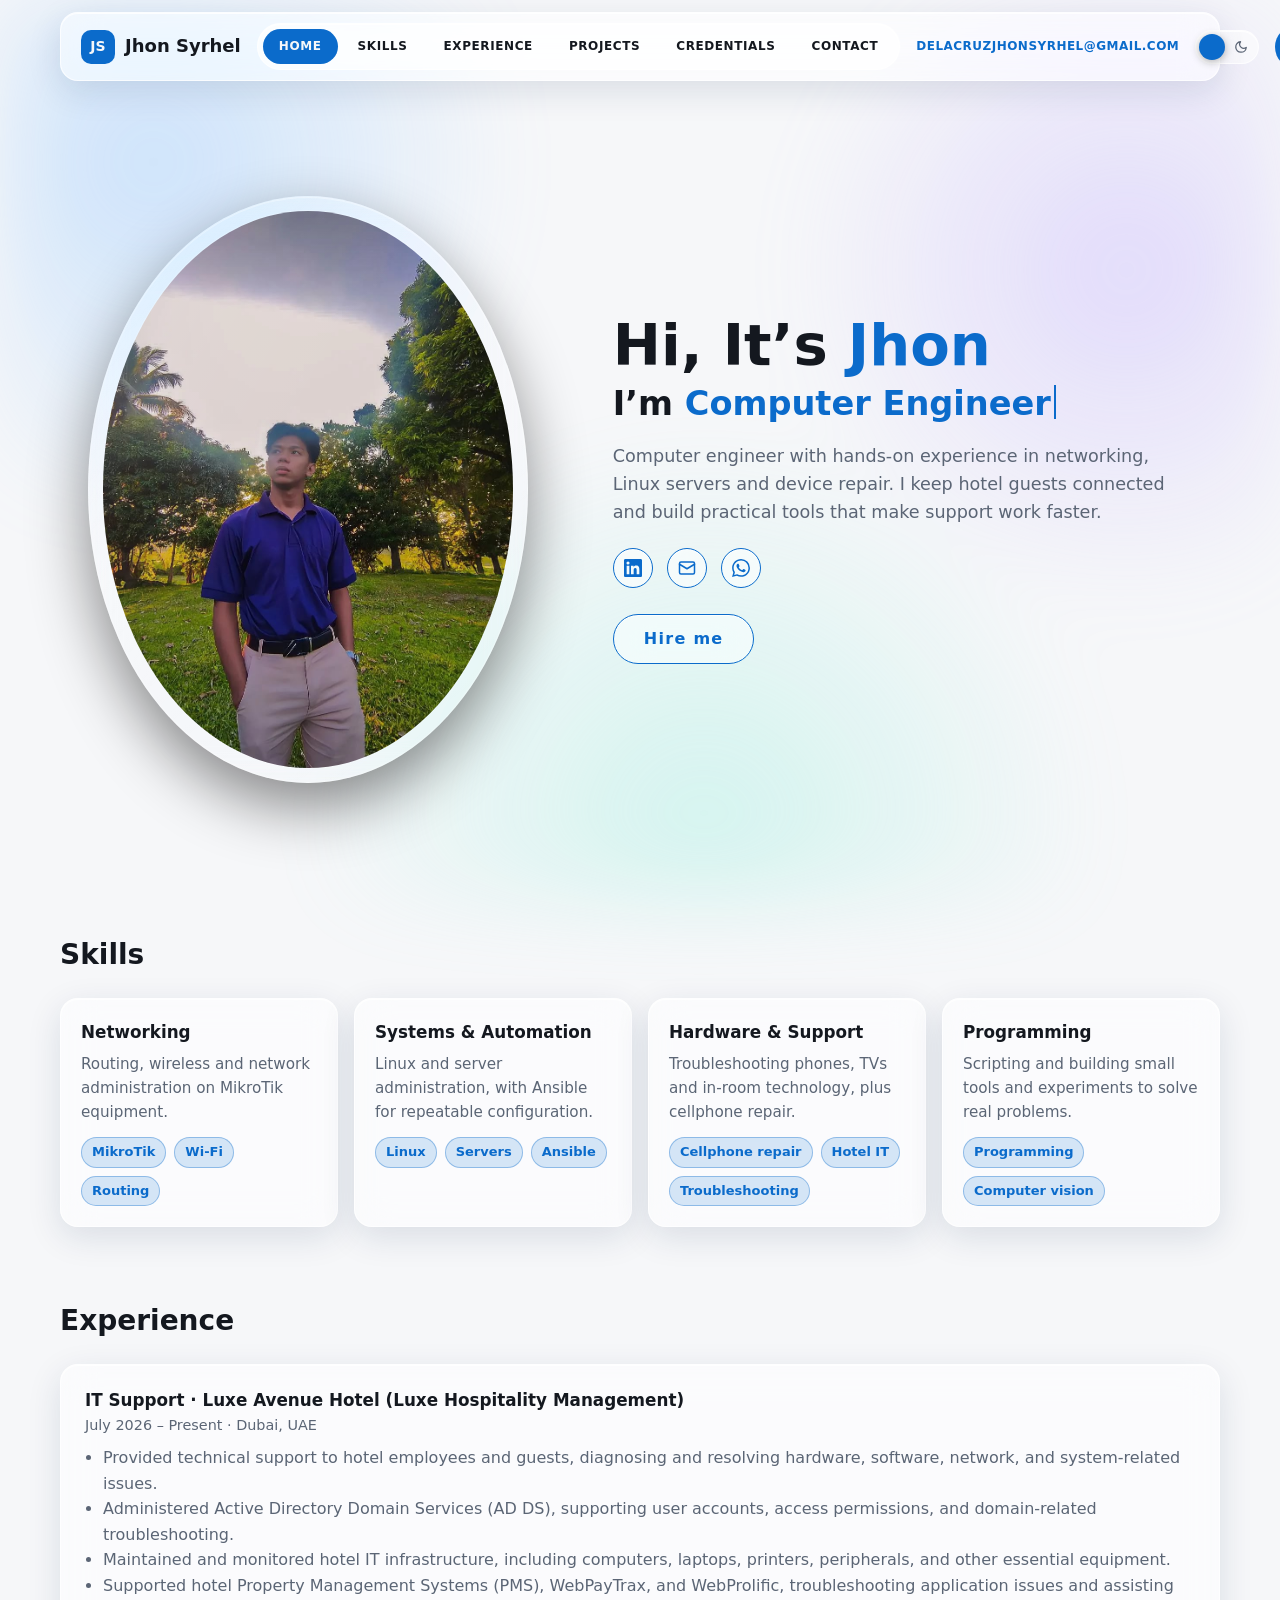
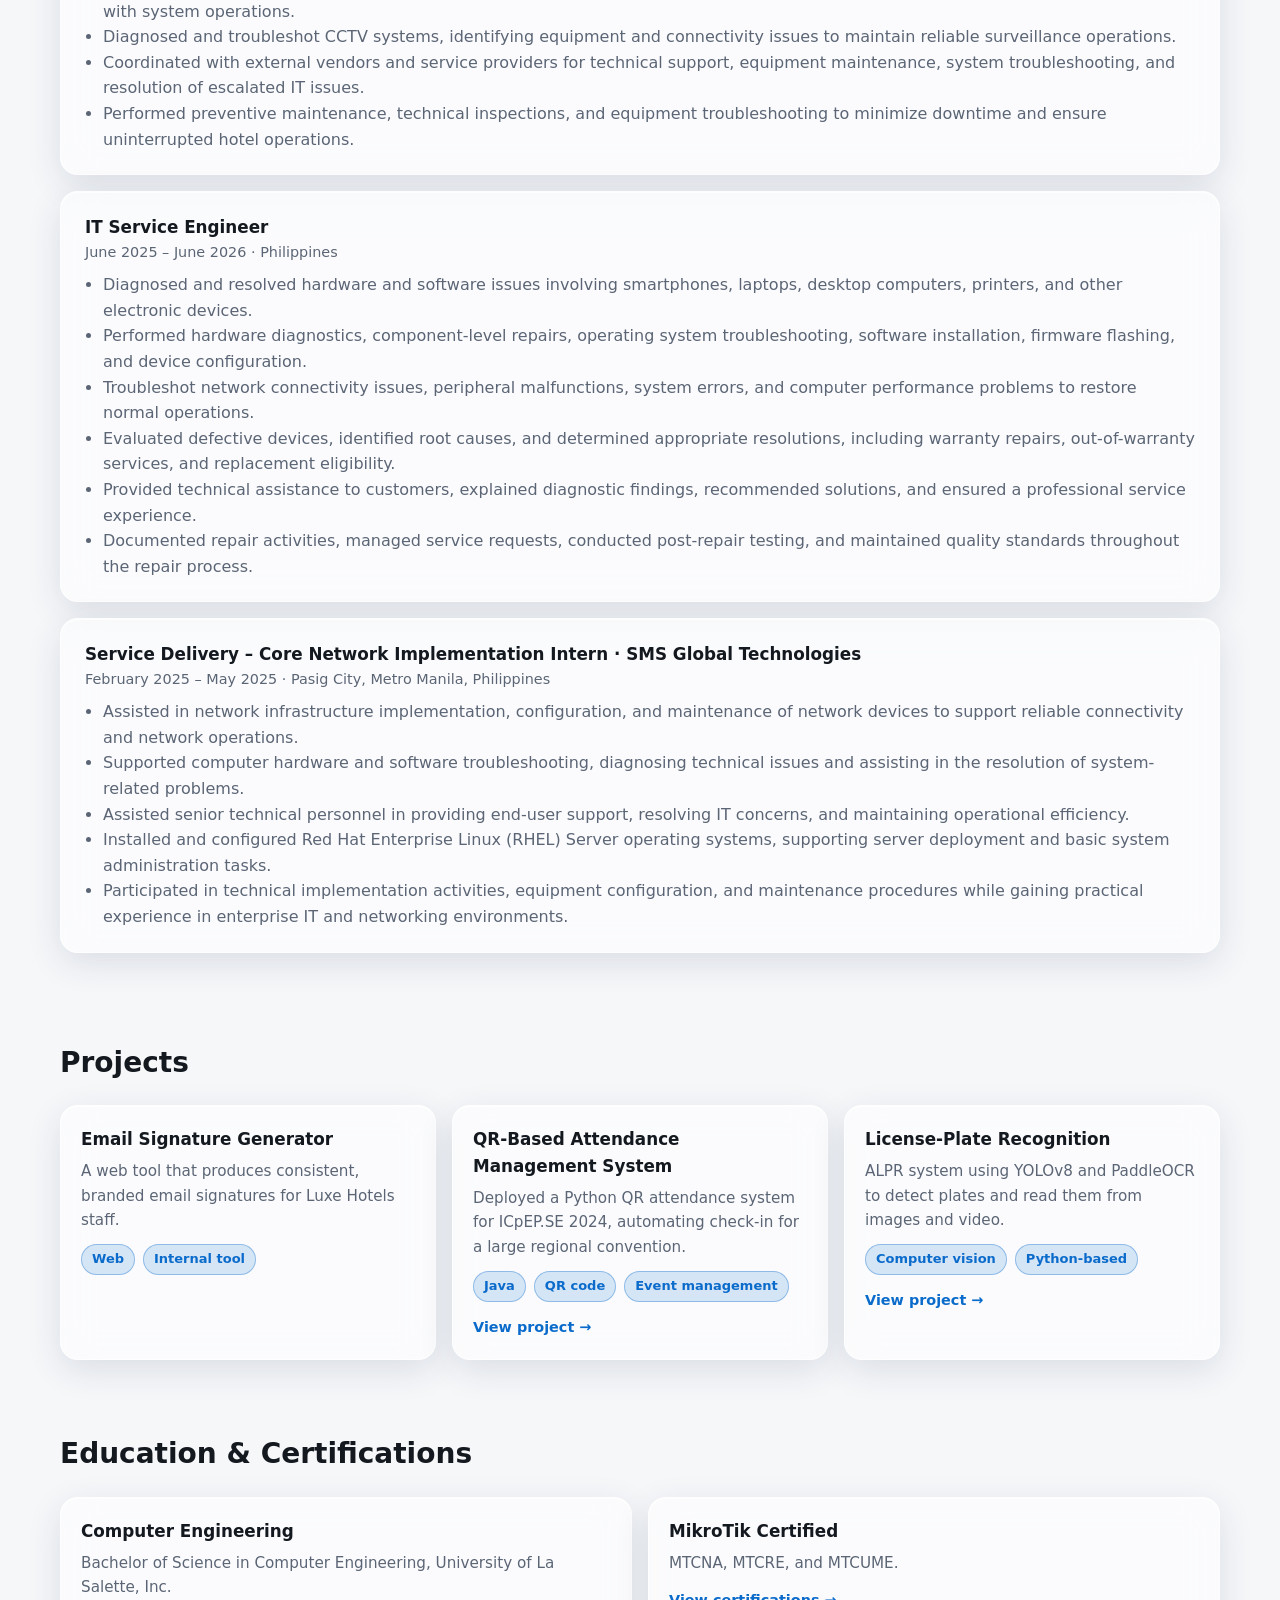
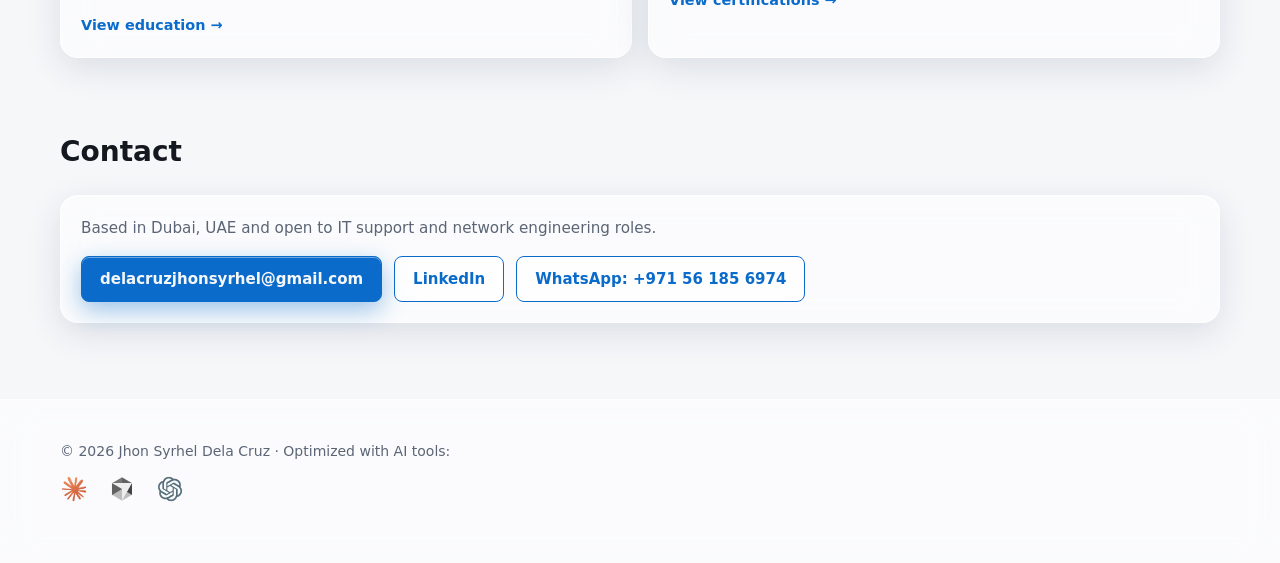
==== index.html @ 32395c74 "Update Portfolio" ====
<!DOCTYPE html>
<html lang="en">
<head>
<meta charset="utf-8">
<meta name="viewport" content="width=device-width, initial-scale=1, viewport-fit=cover">
<link type="image/png" sizes="16x16" rel="icon" href="aimage/icons8-portfolio-16.png">
<title>Jhon Syrhel Dela Cruz – IT &amp; Network Engineer</title>
<script src="theme.js"></script>
<link rel="stylesheet" href="styles.css">
</head>
<body>
  <nav class="topnav">
    <div class="topnav-bar">
      <a class="logo" href="#about">
        <span class="logo-mark">JS</span>
        <span class="logo-text">Jhon Syrhel</span>
      </a>
  
      <div class="nav-pill" id="navPill">
        <a href="#about" class="active">Home</a>
        <a href="#skills">Skills</a>
        <a href="#experience">Experience</a>
        <a href="#projects">Projects</a>
        <a href="#credentials">Credentials</a>
        <a href="#contact">Contact</a>
      </div>
  
      <div class="nav-right">
        <a class="nav-mail" href="mailto:delacruzjhonsyrhel@gmail.com">delacruzjhonsyrhel@gmail.com</a>
      
        <button class="theme-toggle" type="button" role="switch" aria-label="Toggle light or dark mode">
          <svg class="ico ico-sun" width="14" height="14" viewBox="0 0 24 24" fill="none" stroke="currentColor" stroke-width="2.2" stroke-linecap="round" stroke-linejoin="round" aria-hidden="true"><circle cx="12" cy="12" r="4"/><path d="M12 2v2M12 20v2M4.9 4.9l1.4 1.4M17.7 17.7l1.4 1.4M2 12h2M20 12h2M4.9 19.1l1.4-1.4M17.7 6.3l1.4-1.4"/></svg>
          <svg class="ico ico-moon" width="14" height="14" viewBox="0 0 24 24" fill="none" stroke="currentColor" stroke-width="2.2" stroke-linecap="round" stroke-linejoin="round" aria-hidden="true"><path d="M21 12.8A9 9 0 1 1 11.2 3a7 7 0 0 0 9.8 9.8z"/></svg>
          <span class="knob"></span>
        </button>
      
        <button class="nav-btn" id="navBtn" type="button" aria-label="Menu" aria-controls="navPill">
          <svg width="18" height="18" viewBox="0 0 18 18" fill="currentColor" aria-hidden="true">
            <circle cx="3" cy="3" r="1.8"/><circle cx="9" cy="3" r="1.8"/><circle cx="15" cy="3" r="1.8"/>
            <circle cx="3" cy="9" r="1.8"/><circle cx="9" cy="9" r="1.8"/><circle cx="15" cy="9" r="1.8"/>
            <circle cx="3" cy="15" r="1.8"/><circle cx="9" cy="15" r="1.8"/><circle cx="15" cy="15" r="1.8"/>
          </svg>
        </button>
      </div>
    </div>
  </nav>

<div class="wrap">
  <header id="about" class="hero">
    <div class="hero-img">
      <img src="pictures/me.png" alt="Jhon Syrhel Dela Cruz">
    </div>
  
    <div class="hero-text">
      <h1>Hi, It’s <span class="accent">Jhon</span></h1>
      <h2 class="role">I’m <span class="accent" id="typed"></span><span class="cursor" aria-hidden="true"></span></h2>
      <p class="lead">Computer engineer with hands-on experience in networking, Linux servers and device repair. I keep hotel guests connected and build practical tools that make support work faster.</p>
  
      <div class="socials">
        <a href="https://www.linkedin.com/in/jhon-syrhel" target="_blank" rel="noopener noreferrer" aria-label="LinkedIn">
          <svg width="18" height="18" viewBox="0 0 24 24" fill="currentColor" aria-hidden="true"><path d="M20.45 20.45h-3.56v-5.57c0-1.33-.03-3.04-1.85-3.04-1.86 0-2.14 1.45-2.14 2.94v5.67H9.34V9h3.42v1.56h.05c.48-.9 1.64-1.85 3.37-1.85 3.6 0 4.27 2.37 4.27 5.46v6.28zM5.34 7.43a2.07 2.07 0 1 1 0-4.14 2.07 2.07 0 0 1 0 4.14zM7.12 20.45H3.56V9h3.56v11.45zM22.22 0H1.77C.79 0 0 .77 0 1.73v20.54C0 23.23.79 24 1.77 24h20.45c.98 0 1.78-.77 1.78-1.73V1.73C24 .77 23.2 0 22.22 0z"/></svg>
        </a>
        <a href="mailto:delacruzjhonsyrhel@gmail.com" aria-label="Email">
          <svg width="18" height="18" viewBox="0 0 24 24" fill="none" stroke="currentColor" stroke-width="2" stroke-linecap="round" stroke-linejoin="round" aria-hidden="true"><rect x="2" y="4" width="20" height="16" rx="2"/><path d="m22 7-10 6L2 7"/></svg>
        </a>
        <a href="https://wa.me/971561856974" target="_blank" rel="noopener noreferrer" aria-label="WhatsApp">
          <svg width="18" height="18" viewBox="0 0 24 24" fill="currentColor" aria-hidden="true"><path d="M17.472 14.382c-.297-.149-1.758-.867-2.03-.967-.273-.099-.471-.148-.67.15-.197.297-.767.966-.94 1.164-.173.199-.347.223-.644.075-.297-.15-1.255-.463-2.39-1.475-.883-.788-1.48-1.761-1.653-2.059-.173-.297-.018-.458.13-.606.134-.133.298-.347.446-.52.149-.174.198-.298.298-.497.099-.198.05-.371-.025-.52-.075-.149-.669-1.612-.916-2.207-.242-.579-.487-.5-.669-.51-.173-.008-.371-.01-.57-.01-.198 0-.52.074-.792.372-.272.297-1.04 1.016-1.04 2.479 0 1.462 1.065 2.875 1.213 3.074.149.198 2.096 3.2 5.077 4.487.709.306 1.262.489 1.694.625.712.227 1.36.195 1.871.118.571-.085 1.758-.719 2.006-1.413.248-.694.248-1.289.173-1.413-.074-.124-.272-.198-.57-.347m-5.421 7.403h-.004a9.87 9.87 0 01-5.031-1.378l-.361-.214-3.741.982.998-3.648-.235-.374a9.86 9.86 0 01-1.51-5.26c.001-5.45 4.436-9.884 9.888-9.884 2.64 0 5.122 1.03 6.988 2.898a9.825 9.825 0 012.893 6.994c-.003 5.45-4.437 9.884-9.885 9.884m8.413-18.297A11.815 11.815 0 0012.05 0C5.495 0 .16 5.335.157 11.892c0 2.096.547 4.142 1.588 5.945L.057 24l6.305-1.654a11.882 11.882 0 005.683 1.448h.005c6.554 0 11.89-5.335 11.893-11.893a11.821 11.821 0 00-3.48-8.413z"/></svg>
        </a>
      </div>
  
      <a class="hire" href="#contact">Hire me</a>
    </div>
  </header>

<section id="skills">
  <h2>Skills</h2>
  <div class="grid">
    <div class="card"><h3>Networking</h3><p>Routing, wireless and network administration on MikroTik equipment.</p><div class="chips"><span class="chip">MikroTik</span><span class="chip">Wi-Fi</span><span class="chip">Routing</span></div></div>
    <div class="card"><h3>Systems &amp; Automation</h3><p>Linux and server administration, with Ansible for repeatable configuration.</p><div class="chips"><span class="chip">Linux</span><span class="chip">Servers</span><span class="chip">Ansible</span></div></div>
    <div class="card"><h3>Hardware &amp; Support</h3><p>Troubleshooting phones, TVs and in-room technology, plus cellphone repair.</p><div class="chips"><span class="chip">Cellphone repair</span><span class="chip">Hotel IT</span><span class="chip">Troubleshooting</span></div></div>
    <div class="card"><h3>Programming</h3><p>Scripting and building small tools and experiments to solve real problems.</p><div class="chips"><span class="chip">Programming</span><span class="chip">Computer vision</span></div></div>
  </div>
</section>

<section id="experience">
  <h2>Experience</h2>
  <div class="job">
    <h3>IT Support · Luxe Avenue Hotel (Luxe Hospitality Management)</h3>
    <div class="when">July 2026 – Present · Dubai, UAE</div>
    <ul>
      <li>Provided technical support to hotel employees and guests, diagnosing and resolving hardware, software, network, and system-related issues.</li>
      <li>Administered Active Directory Domain Services (AD DS), supporting user accounts, access permissions, and domain-related troubleshooting.</li>
      <li>Maintained and monitored hotel IT infrastructure, including computers, laptops, printers, peripherals, and other essential equipment.</li>
      <li>Supported hotel Property Management Systems (PMS), WebPayTrax, and WebProlific, troubleshooting application issues and assisting with system operations.</li>
      <li>Diagnosed and troubleshot CCTV systems, identifying equipment and connectivity issues to maintain reliable surveillance operations.</li>
      <li>Coordinated with external vendors and service providers for technical support, equipment maintenance, system troubleshooting, and resolution of escalated IT issues.</li>
      <li>Performed preventive maintenance, technical inspections, and equipment troubleshooting to minimize downtime and ensure uninterrupted hotel operations.</li>
    </ul>
  </div>
  <div class="job">
    <h3>IT Service Engineer</h3>
    <div class="when">June 2025 – June 2026 · Philippines</div>
    <ul>
      <li>Diagnosed and resolved hardware and software issues involving smartphones, laptops, desktop computers, printers, and other electronic devices.</li>
      <li>Performed hardware diagnostics, component-level repairs, operating system troubleshooting, software installation, firmware flashing, and device configuration.</li>
      <li>Troubleshot network connectivity issues, peripheral malfunctions, system errors, and computer performance problems to restore normal operations.</li>
      <li>Evaluated defective devices, identified root causes, and determined appropriate resolutions, including warranty repairs, out-of-warranty services, and replacement eligibility.</li>
      <li>Provided technical assistance to customers, explained diagnostic findings, recommended solutions, and ensured a professional service experience.</li>
      <li>Documented repair activities, managed service requests, conducted post-repair testing, and maintained quality standards throughout the repair process.</li>
    </ul>
  </div>
  <div class="job">
    <h3>Service Delivery – Core Network Implementation Intern · SMS Global Technologies</h3>
    <div class="when">February 2025 – May 2025 · Pasig City, Metro Manila, Philippines</div>
    <ul>
      <li>Assisted in network infrastructure implementation, configuration, and maintenance of network devices to support reliable connectivity and network operations.</li>
      <li>Supported computer hardware and software troubleshooting, diagnosing technical issues and assisting in the resolution of system-related problems.</li>
      <li>Assisted senior technical personnel in providing end-user support, resolving IT concerns, and maintaining operational efficiency.</li>
      <li>Installed and configured Red Hat Enterprise Linux (RHEL) Server operating systems, supporting server deployment and basic system administration tasks.</li>
      <li>Participated in technical implementation activities, equipment configuration, and maintenance procedures while gaining practical experience in enterprise IT and networking environments.</li>
    </ul>
  </div>
</section>

<section id="projects">
  <h2>Projects</h2>
  <div class="grid">
    <div class="card"><h3>Email Signature Generator</h3><p>A web tool that produces consistent, branded email signatures for Luxe Hotels staff.</p><div class="chips"><span class="chip">Web</span><span class="chip">Internal tool</span></div></div>
    <a class="card card-link" href="qr-attendance.html">
      <h3>QR-Based Attendance Management System</h3>
      <p>Deployed a Python QR attendance system for ICpEP.SE 2024, automating check-in for a large regional convention.</p>
      <div class="chips"><span class="chip">Java</span><span class="chip">QR code</span><span class="chip">Event management</span></div>
      <span class="card-cta">View project →</span>
    </a>
    <a class="card card-link" href="license-plate-recognition.html">
      <h3>License-Plate Recognition</h3>
      <p>ALPR system using YOLOv8 and PaddleOCR to detect plates and read them from images and video.</p>
      <div class="chips"><span class="chip">Computer vision</span><span class="chip">Python-based</span></div>
      <span class="card-cta">View project →</span>
    </a>
  </div>
</section>

<section id="credentials">
  <h2>Education &amp; Certifications</h2>
  <div class="grid">
    <a class="card card-link" href="Education.html">
      <h3>Computer Engineering</h3>
      <p>Bachelor of Science in Computer Engineering, University of La Salette, Inc.</p>
      <span class="card-cta">View education →</span>
    </a>
    <a class="card card-link" href="certifications.html">
      <h3>MikroTik Certified</h3>
      <p>MTCNA, MTCRE, and MTCUME.</p>
      <span class="card-cta">View certifications →</span>
    </a>
  </div>
</section>

<section id="contact">
  <h2>Contact</h2>
  <div class="card">
    <p>Based in Dubai, UAE and open to IT support and network engineering roles.</p>
    <div class="btns">
      <a class="btn p" href="mailto:delacruzjhonsyrhel@gmail.com">delacruzjhonsyrhel@gmail.com</a>
      <a class="btn" href="https://www.linkedin.com/in/jhon-syrhel">LinkedIn</a>
      <a class="btn" href="https://wa.me/971561856974" target="_blank" rel="noopener noreferrer">WhatsApp: +971 56 185 6974</a>
    </div>
  </div>
</section>
</div>

<footer>
  <div class="wrap">
    <p class="credit-label">© 2026 Jhon Syrhel Dela Cruz · Optimized with AI tools:</p>
    <div class="ai-logos">
      <img src="aimage/icons8-claude-94.png" alt="Claude" title="Claude">
      <img src="aimage/icons8-cursor-ai-48.png" alt="Cursor" title="Cursor">
      <img src="aimage/icons8-chatgpt-48.png" alt="ChatGPT" title="ChatGPT">
    </div>
  </div>
</footer>
</body>
</html>



<script>
  const links = document.querySelectorAll('.nav-pill a');
  const pill = document.getElementById('navPill');
  const btn = document.getElementById('navBtn');

  // highlight the current section
  const sections = [...links].map(a => document.querySelector(a.getAttribute('href')));
  const spy = new IntersectionObserver(entries => {
    entries.forEach(e => {
      if (e.isIntersecting) {
        links.forEach(a => a.classList.toggle('active', a.getAttribute('href') === '#' + e.target.id));
      }
    });
  }, { rootMargin: '-45% 0px -50% 0px' });
  sections.forEach(s => s && spy.observe(s));

  // round button: opens the menu on phones, jumps to Contact on desktop
  btn.addEventListener('click', () => {
    if (window.innerWidth <= 820) pill.classList.toggle('open');
    else location.hash = '#contact';
  });
  links.forEach(a => a.addEventListener('click', () => pill.classList.remove('open')));
</script>

<script>
  // typing effect for the role line
  const roles = ["Computer Engineer", "IT Support", "Network Associate", "Routing Engineer", "User Management Engineer"];
  const out = document.getElementById("typed");
  let r = 0, c = 0, deleting = false;

  if (window.matchMedia("(prefers-reduced-motion: reduce)").matches) {
    out.textContent = roles[0];
  } else {
    (function tick() {
      const word = roles[r];
      out.textContent = word.slice(0, c);
      if (!deleting && c === word.length) { deleting = true; return setTimeout(tick, 1400); }
      if (deleting && c === 0) { deleting = false; r = (r + 1) % roles.length; return setTimeout(tick, 350); }
      c += deleting ? -1 : 1;
      setTimeout(tick, deleting ? 45 : 90);
    })();
  }
</script>
---- styles.css ----
:root {
  --bg: #f6f7f9;
  --card: #fff;
  --text: #14181f;
  --muted: #5b6575;
  --accent: #0b6bcb;
  --line: #e1e5eb;
  --chip: #e8f1fb;

  --glass: rgba(255, 255, 255, 0.55);
  --glass-strong: rgba(255, 255, 255, 0.7);
  --glass-border: rgba(255, 255, 255, 0.7);
  --glass-shine: rgba(255, 255, 255, 0.8);
  --glass-shadow: 0 10px 34px rgba(20, 40, 80, 0.12);
  --blob-a: #8ec5ff;
  --blob-b: #c3b1ff;
  --blob-c: #9ff0e0;

  box-sizing: border-box;
  padding-top: env(safe-area-inset-top, 0px);
  padding-bottom: env(safe-area-inset-bottom, 0px);
}

@media (prefers-color-scheme: dark) {
  :root:not([data-theme="light"]) {
    --bg: #0e1117;
    --card: #161b24;
    --text: #e9edf3;
    --muted: #9aa5b5;
    --accent: #5aa9ff;
    --line: #262d3a;
    --chip: #1a2a40;

    --glass: rgba(255, 255, 255, 0.06);
    --glass-strong: rgba(255, 255, 255, 0.1);
    --glass-border: rgba(255, 255, 255, 0.16);
    --glass-shine: rgba(255, 255, 255, 0.3);
    --glass-shadow: 0 14px 40px rgba(0, 0, 0, 0.4);
    --blob-a: #2f7dff;
    --blob-b: #7a5cff;
    --blob-c: #12b8a6;
    color-scheme: dark;
  }
}

:root[data-theme="dark"] {
  --bg: #0e1117;
  --card: #161b24;
  --text: #e9edf3;
  --muted: #9aa5b5;
  --accent: #5aa9ff;
  --line: #262d3a;
  --chip: #1a2a40;

  --glass: rgba(255, 255, 255, 0.06);
  --glass-strong: rgba(255, 255, 255, 0.1);
  --glass-border: rgba(255, 255, 255, 0.16);
  --glass-shine: rgba(255, 255, 255, 0.3);
  --glass-shadow: 0 14px 40px rgba(0, 0, 0, 0.4);
  --blob-a: #2f7dff;
  --blob-b: #7a5cff;
  --blob-c: #12b8a6;
  color-scheme: dark;
}

html {
  scroll-padding-top: 96px;
  scroll-behavior: smooth;
}

* {
  box-sizing: border-box;
}

body {
  margin: 0;
  background: var(--bg);
  color: var(--text);
  font: 16px/1.6 system-ui, -apple-system, "Segoe UI", Roboto, sans-serif;
}

/* fixed glowing lights behind the whole site (what the glass blurs) */
body::before {
  content: "";
  position: fixed;
  inset: 0;
  z-index: -1;
  pointer-events: none;
  background:
    radial-gradient(520px circle at 12% 18%, var(--blob-a), transparent 70%),
    radial-gradient(480px circle at 88% 30%, var(--blob-b), transparent 70%),
    radial-gradient(560px circle at 55% 92%, var(--blob-c), transparent 70%);
  opacity: 0.4;
  filter: blur(40px);
}

/* ---------- Layout ---------- */
.wrap {
  max-width: 1100px;
  margin: 0 auto;
  padding: 0 20px;
}

h1 {
  font-size: clamp(2rem, 6vw, 3.2rem);
  line-height: 1.15;
  margin: 8px 0 14px;
}

h2 {
  font-size: 1.5rem;
  margin: 0 0 20px;
}

section {
  padding: 36px 0;
}

.accent { color: var(--accent); }

.tag {
  color: var(--accent);
  font-weight: 600;
  font-size: 14px;
  letter-spacing: 0.06em;
  text-transform: uppercase;
}

.lead {
  color: var(--muted);
  font-size: 1.1rem;
  max-width: 620px;
}

/* ---------- Old nav (subpages) ---------- */
nav {
  position: sticky;
  top: env(safe-area-inset-top, 0px);
  z-index: 5;
}

nav:not(.topnav) {
  border-bottom: 1px solid var(--glass-border);
}

nav .wrap {
  display: flex;
  gap: 20px;
  padding: 12px 20px;
  overflow-x: auto;
  white-space: nowrap;
  font-size: 14px;
}

nav a {
  color: var(--muted);
  text-decoration: none;
}

nav a:hover {
  color: var(--accent);
}

.page-nav a.home {
  font-weight: 600;
  color: var(--text);
}

/* ---------- Pill nav (homepage) ---------- */
nav.topnav {
  padding: 12px 20px 0;
  background: transparent;
}

.topnav-bar {
  position: relative;
  max-width: 1100px;
  margin: 0 auto;
  display: flex;
  align-items: center;
  justify-content: space-between;
  gap: 16px;
  padding: 10px 12px 10px 20px;
  border-radius: 18px;
}

.topnav a { text-decoration: none; }

.logo {
  display: flex;
  align-items: center;
  gap: 10px;
  color: var(--text);
  font-weight: 800;
  font-size: 18px;
  white-space: nowrap;
}

.logo-mark {
  display: grid;
  place-items: center;
  width: 34px;
  height: 34px;
  border-radius: 10px;
  background: var(--accent);
  color: var(--bg);
  font-size: 14px;
  font-weight: 800;
}

.nav-pill {
  display: flex;
  gap: 4px;
  padding: 5px;
  border-radius: 999px;
}

.nav-pill a {
  padding: 8px 16px;
  border-radius: 999px;
  color: var(--text);
  font-size: 12px;
  font-weight: 700;
  letter-spacing: 0.05em;
  text-transform: uppercase;
  transition: background 0.15s ease, color 0.15s ease;
}

.nav-pill a:hover { color: var(--accent); }

.nav-pill a.active {
  background: var(--accent);
  color: var(--bg);
}

.nav-right {
  display: flex;
  align-items: center;
  gap: 16px;
}

.topnav .nav-mail {
  color: var(--accent);
  font-size: 12px;
  font-weight: 700;
  letter-spacing: 0.04em;
  text-transform: uppercase;
}

.nav-btn {
  display: grid;
  place-items: center;
  width: 44px;
  height: 44px;
  border: 0;
  border-radius: 50%;
  background: var(--accent);
  color: var(--bg);
  cursor: pointer;
  transition: transform 0.15s ease;
}

.nav-btn:hover { transform: scale(1.06); }

/* ---------- Hero ---------- */
.hero {
  display: grid;
  grid-template-columns: 0.9fr 1.1fr;
  gap: 56px;
  align-items: center;
  min-height: calc(100vh - 84px);
  padding: 32px 0;
}

/* glass oval photo frame */
.hero-img {
  position: relative;
  justify-self: center;
  width: min(100%, 440px);
  aspect-ratio: 3 / 4;
  padding: 14px;
  border-radius: 50%;
  overflow: hidden;
  background: linear-gradient(145deg, rgba(255, 255, 255, 0.18), rgba(255, 255, 255, 0.04));
  -webkit-backdrop-filter: blur(18px) saturate(160%);
  backdrop-filter: blur(18px) saturate(160%);
  border: 1px solid rgba(255, 255, 255, 0.28);
  box-shadow:
    0 24px 60px rgba(0, 0, 0, 0.45),
    inset 0 1px 0 rgba(255, 255, 255, 0.35),
    inset 0 -1px 0 rgba(255, 255, 255, 0.08);
}

/* diagonal glass reflection */
.hero-img::before {
  content: "";
  position: absolute;
  inset: 0;
  z-index: 2;
  border-radius: inherit;
  background: linear-gradient(120deg, rgba(255, 255, 255, 0.28) 0%, rgba(255, 255, 255, 0.06) 28%, transparent 45%);
  pointer-events: none;
}

.hero-img img {
  display: block;
  width: 100%;
  height: 100%;
  object-fit: cover;
  object-position: 45% 55%;
  border-radius: 50%;
  box-shadow: 0 0 0 1px rgba(255, 255, 255, 0.2);
}

.hero-text h1 {
  font-size: clamp(2.4rem, 5vw, 3.6rem);
  line-height: 1.1;
  margin: 0;
}

.hero-text .role {
  font-size: clamp(1.5rem, 3vw, 2.1rem);
  line-height: 1.2;
  margin: 6px 0 18px;
}

.hero-text .lead {
  max-width: 560px;
  margin: 0 0 22px;
}

.cursor {
  display: inline-block;
  width: 2px;
  height: 1em;
  margin-left: 3px;
  vertical-align: -0.12em;
  background: var(--accent);
  animation: blink 1s steps(1) infinite;
}

@keyframes blink { 50% { opacity: 0; } }

.socials {
  display: flex;
  gap: 14px;
  margin-bottom: 26px;
}

.socials a {
  display: grid;
  place-items: center;
  width: 40px;
  height: 40px;
  border: 1.5px solid var(--accent);
  border-radius: 50%;
  color: var(--accent);
  transition: background 0.15s ease, color 0.15s ease;
}

.socials a:hover {
  background: var(--accent);
  color: var(--bg);
}

.hire {
  display: inline-block;
  padding: 11px 30px;
  border: 1.5px solid var(--accent);
  border-radius: 999px;
  color: var(--accent);
  font-weight: 600;
  letter-spacing: 0.08em;
  text-decoration: none;
  transition: background 0.15s ease, color 0.15s ease;
}

.hire:hover {
  background: var(--accent);
  color: var(--bg);
}

/* ---------- Buttons ---------- */
.btns {
  display: flex;
  gap: 12px;
  flex-wrap: wrap;
  margin-top: 24px;
}

.btn {
  padding: 10px 18px;
  border-radius: 8px;
  text-decoration: none;
  font-weight: 600;
  font-size: 15px;
  border: 1px solid var(--accent);
  color: var(--accent);
}

.btn.p {
  background: var(--accent);
  color: var(--bg);
  box-shadow:
    0 8px 24px color-mix(in srgb, var(--accent) 40%, transparent),
    inset 0 1px 0 rgba(255, 255, 255, 0.4);
}

.card .btns { margin-top: 16px; }

/* ---------- Cards ---------- */
.grid {
  display: grid;
  grid-template-columns: repeat(auto-fit, minmax(250px, 1fr));
  gap: 16px;
}

.card {
  padding: 20px;
  border-radius: 18px;
}

.card h3 {
  margin: 0 0 6px;
  font-size: 1.05rem;
}

.card p {
  margin: 0;
  color: var(--muted);
  font-size: 0.95rem;
}

.card p + p { margin-top: 12px; }

a.card-link,
a.cert-card {
  color: inherit;
  text-decoration: none;
  display: block;
  transition: transform 0.2s ease, background 0.2s ease, border-color 0.2s ease, box-shadow 0.2s ease;
}

a.card-link:hover,
a.cert-card:hover {
  background: var(--glass-strong);
  border-color: var(--accent);
  transform: translateY(-3px);
  box-shadow:
    0 18px 44px color-mix(in srgb, var(--accent) 22%, transparent),
    inset 0 1px 0 var(--glass-shine);
}

.card-cta {
  display: inline-block;
  margin-top: 14px;
  color: var(--accent);
  font-weight: 600;
  font-size: 0.9rem;
}

/* ---------- Chips ---------- */
.chips {
  display: flex;
  flex-wrap: wrap;
  gap: 8px;
  margin-top: 12px;
}

.chip {
  color: var(--accent);
  padding: 4px 10px;
  border-radius: 999px;
  font-size: 13px;
  font-weight: 600;
  background: color-mix(in srgb, var(--accent) 16%, transparent);
  border: 1px solid color-mix(in srgb, var(--accent) 35%, transparent);
}

/* ---------- Experience ---------- */
.job {
  padding: 22px 24px;
  margin-bottom: 16px;
  border-radius: 18px;
}

.job h3 {
  margin: 0;
  font-size: 1.05rem;
}

.job .when {
  color: var(--muted);
  font-size: 0.9rem;
}

.job ul {
  margin: 8px 0 0;
  padding-left: 18px;
  color: var(--muted);
}

/* ---------- Subpages ---------- */
.page { padding: 40px 0 20px; }

.page h1 { font-size: clamp(1.6rem, 4vw, 2.2rem); }

.prose {
  color: var(--muted);
  max-width: 720px;
}

.prose p { margin: 0 0 14px; }

.photo-slot {
  margin: 24px 0 8px;
  aspect-ratio: 4 / 3;          /* every box is the same shape */
  border-radius: 18px;
  display: block;
  overflow: hidden;
  color: var(--muted);
  font-size: 0.95rem;
}

.photo-slot img {
  display: block;
  width: 100%;
  height: 100%;
  object-fit: cover;            /* fills the box, crops the extra */
  object-position: center;
}

/* ---------- Footer ---------- */
footer {
  margin-top: 40px;
  padding: 40px 0 60px;
  color: var(--muted);
  font-size: 14px;
  border-width: 1px 0 0;
}

.credit-label { margin: 0 0 12px; }

.ai-logos {
  display: flex;
  flex-wrap: wrap;
  align-items: center;
  gap: 20px;
}

.ai-logos img {
  height: 28px;
  width: auto;
  object-fit: contain;
}

/* black icons (Cursor, ChatGPT) vanish on dark backgrounds */
@media (prefers-color-scheme: dark) {
  :root:not([data-theme="light"]) .ai-logos img:nth-child(n+2) { filter: invert(1); }
}
:root[data-theme="dark"] .ai-logos img:nth-child(n+2) { filter: invert(1); }

/* ================= GLASS SURFACES (shared) ================= */
.card,
.job,
.photo-slot,
.topnav-bar,
.nav-pill,
nav:not(.topnav),
footer,
.chip,
.btn:not(.p),
.hire,
.socials a {
  background: var(--glass);
  -webkit-backdrop-filter: blur(18px) saturate(160%);
  backdrop-filter: blur(18px) saturate(160%);
  border: 1px solid var(--glass-border);
  box-shadow: var(--glass-shadow), inset 0 1px 0 var(--glass-shine);
}

/* re-apply specifics the shared rule overrides */
.chip {
  background: color-mix(in srgb, var(--accent) 16%, transparent);
  border-color: color-mix(in srgb, var(--accent) 35%, transparent);
  box-shadow: none;
}

.btn:not(.p),
.hire,
.socials a {
  border: 1.5px solid var(--accent);
  box-shadow: inset 0 1px 0 var(--glass-shine);
}

.topnav-bar { border-color: var(--glass-border); }
.nav-pill { box-shadow: inset 0 1px 0 var(--glass-shine); }

nav:not(.topnav),
footer {
  border-radius: 0;
  box-shadow: none;
}

nav:not(.topnav) { border-width: 0 0 1px; }
footer { border-width: 1px 0 0; }

.socials a:hover,
.hire:hover {
  background: var(--accent);
  color: var(--bg);
}

@supports not ((backdrop-filter: blur(1px)) or (-webkit-backdrop-filter: blur(1px))) {
  .card, .job, .photo-slot, .topnav-bar, .nav-pill, nav:not(.topnav), footer {
    background: var(--card);
  }
}
/* ================= SCROLL STACK (CSS only) ================= */
@keyframes stack-in {
  from { opacity: 0; transform: translateY(120px) scale(0.92); }
  to   { opacity: 1; transform: none; }
}

@keyframes stack-out {
  from { opacity: 1; transform: none; filter: brightness(1); }
  to   { opacity: 0.35; transform: scale(0.92); filter: brightness(0.6); }
}

@supports (animation-timeline: view()) {
  @media (prefers-reduced-motion: no-preference) {
    section.stack {
      transform-origin: 50% 0;
      animation: stack-in linear, stack-out linear;
      animation-timeline: view(), view();
      animation-range: entry 0% entry 60%, exit 40% exit 100%;
      animation-fill-mode: backwards, forwards;
    }
  }
}
/* ---------- Tablets ---------- */
@media (max-width: 1000px) {
  .nav-mail { display: none; }
}

/* ---------- Phones (keep this last) ---------- */
@media (max-width: 820px) {
  .nav-pill {
    display: none;
    position: absolute;
    top: calc(100% + 10px);
    left: 0;
    right: 0;
    flex-direction: column;
    gap: 2px;
    padding: 10px;
    border-radius: 18px;
    background: var(--card);
  }
  .nav-pill.open { display: flex; }
  .nav-pill a { padding: 12px 16px; }
}

@media (max-width: 760px) {
  .hero {
    grid-template-columns: 1fr;
    gap: 32px;
    min-height: auto;
    text-align: center;
  }
  .hero-img { width: min(75%, 320px); }
  .hero-text .lead { margin-left: auto; margin-right: auto; }
  .socials { justify-content: center; }
}

/* ================= RESPONSIVE ================= */
:root { --maxw: 1200px; }

/* never allow sideways scrolling, and keep media inside its box */
html, body { max-width: 100%; overflow-x: clip; }
img, svg, video { max-width: 100%; }

/* one width for the page and the nav bar */
.wrap { max-width: var(--maxw); }
.topnav-bar { max-width: calc(var(--maxw) - 40px); }

/* fluid text, and long words/emails can wrap instead of overflowing */
h2 { font-size: clamp(1.3rem, 3vw, 1.75rem); }
.card h3, .job h3 { overflow-wrap: anywhere; }
.btn, .hire { overflow-wrap: anywhere; text-align: center; }

/* cards never force the page wider than a tiny screen */
.grid { grid-template-columns: repeat(auto-fit, minmax(min(250px, 100%), 1fr)); }

/* project photos: always 3 equal columns on desktop (no orphan photo) */
.grid:has(> .photo-slot) { grid-template-columns: repeat(3, 1fr); }

/* hero fills the screen; svh handles mobile browser toolbars */
.hero {
  min-height: calc(100vh - 84px);
  min-height: calc(100svh - 84px);
}

/* ---------- Very large screens ---------- */
@media (min-width: 1600px) {
  :root { --maxw: 1320px; }
  body { font-size: 18px; }
  .hero-img { width: min(100%, 500px); }
}

/* ---------- Small laptops: hide the email so the nav fits ---------- */
@media (max-width: 1199px) {
  .nav-mail { display: none; }
}

@media (max-width: 1000px) {
  .hero { gap: 36px; }
}

/* ---------- Tablets: nav becomes a dropdown ---------- */
@media (max-width: 960px) {
  .nav-pill {
    display: none;
    position: absolute;
    top: calc(100% + 10px);
    left: 0;
    right: 0;
    flex-direction: column;
    gap: 2px;
    padding: 10px;
    border-radius: 18px;
    background: var(--card);
    max-height: calc(100svh - 110px);
    overflow-y: auto;
  }
  .nav-pill.open { display: flex; }
  .nav-pill a { padding: 12px 16px; font-size: 13px; }
}

/* ---------- Tablets portrait and below: hero stacks ---------- */
@media (max-width: 900px) {
  .hero {
    grid-template-columns: 1fr;
    gap: 28px;
    min-height: auto;
    padding: 24px 0 8px;
    text-align: center;
  }
  .hero-img { width: min(70%, 340px); }
  .hero-text .lead { margin-left: auto; margin-right: auto; }
  .socials { justify-content: center; }
}

/* ---------- Phones ---------- */
@media (max-width: 700px) {
  section { padding: 26px 0; }
  .job { padding: 18px; }
  .card { padding: 16px; }

  /* lighter blur = smoother scrolling on phones */
  .card, .job, .photo-slot, .topnav-bar, .nav-pill, footer, .chip {
    -webkit-backdrop-filter: blur(10px);
    backdrop-filter: blur(10px);
  }

  /* project photos become a swipeable row */
  .grid:has(> .photo-slot) {
    grid-template-columns: none;
    grid-auto-flow: column;
    grid-auto-columns: 84%;
    overflow-x: auto;
    scroll-snap-type: x mandatory;
    padding-bottom: 8px;
    -webkit-overflow-scrolling: touch;
  }
  .grid:has(> .photo-slot) > .photo-slot { scroll-snap-align: center; }
}

/* ---------- Small phones ---------- */
@media (max-width: 480px) {
  .wrap { padding: 0 16px; }
  nav.topnav { padding: 10px 12px 0; }
  .topnav-bar { padding: 8px 8px 8px 14px; gap: 10px; }
  .logo { font-size: 16px; }
  .nav-btn { width: 40px; height: 40px; }
  .hero-img { width: min(80%, 300px); }
  .btns { flex-direction: column; align-items: stretch; }
  .hire { display: block; }
  .ai-logos { gap: 14px; }
  .ai-logos img { height: 24px; }
}

/* very narrow: keep only the JS badge in the nav */
@media (max-width: 360px) {
  .logo-text { display: none; }
}

/* ---------- Phones held sideways (short screens) ---------- */
@media (max-height: 500px) and (orientation: landscape) {
  .hero { min-height: auto; padding: 20px 0; }
  .hero-img { width: min(40vh, 220px); }
}

/* diploma: show the whole certificate at a sensible size */
.photo-slot.diploma {
  aspect-ratio: auto;          /* don't force the 4:3 crop */
  width: min(100%, 640px);     /* cap the size */
  margin: 24px auto 8px;       /* center it */
  padding: 10px;
}

.photo-slot.diploma img {
  height: auto;
  object-fit: contain;         /* never crop the diploma */
  border-radius: 12px;
}

/* even glass rim: pin the photo inside the frame */
.hero-img img {
  position: absolute;
  inset: 14px;
  width: calc(100% - 28px);
  height: calc(100% - 28px);
}

/* phones: smaller photo so the buttons show on the first screen */
@media (max-width: 700px) {
  .hero { padding-top: 12px; gap: 20px; }
  .hero-img { width: min(58%, 230px); padding: 10px; }
  .hero-img img { inset: 10px; width: calc(100% - 20px); height: calc(100% - 20px); }
  .hero-text h1 { font-size: 2.2rem; }
  .hero-text .role { font-size: 1.35rem; margin-bottom: 12px; }
  .hero-text .lead { font-size: 1rem; margin-bottom: 16px; }
}

/* ================= THEME SWITCH ================= */
:root[data-theme="light"] { color-scheme: light; }

.theme-toggle {
  position: relative;
  flex: none;
  width: 64px;
  height: 34px;
  padding: 0;
  border-radius: 999px;
  border: 1px solid var(--glass-border);
  background: var(--glass);
  -webkit-backdrop-filter: blur(10px);
  backdrop-filter: blur(10px);
  box-shadow: inset 0 1px 0 var(--glass-shine);
  cursor: pointer;
  transition: background 0.25s ease, border-color 0.25s ease;
}

.theme-toggle:hover { border-color: var(--accent); }
.theme-toggle:focus-visible { outline: 2px solid var(--accent); outline-offset: 3px; }

/* sun on the left, moon on the right */
.theme-toggle .ico {
  position: absolute;
  top: 50%;
  transform: translateY(-50%);
  color: var(--muted);
  pointer-events: none;
}
.theme-toggle .ico-sun  { left: 10px; }
.theme-toggle .ico-moon { right: 10px; }

/* the sliding knob (light mode: left) */
.theme-toggle .knob {
  position: absolute;
  top: 3px;
  left: 3px;
  width: 26px;
  height: 26px;
  border-radius: 50%;
  background: var(--accent);
  box-shadow: 0 2px 8px rgba(0, 0, 0, 0.3);
  transition: transform 0.28s cubic-bezier(0.4, 0, 0.2, 1);
}

/* the icon under the knob turns light so it stays visible */
.theme-toggle .ico-sun { color: var(--bg); }

/* dark mode: knob slides right */
:root[data-theme="dark"] .theme-toggle .knob { transform: translateX(30px); }
:root[data-theme="dark"] .theme-toggle .ico-sun { color: var(--muted); }
:root[data-theme="dark"] .theme-toggle .ico-moon { color: var(--bg); }

/* no saved choice yet: follow the system setting */
@media (prefers-color-scheme: dark) {
  :root:not([data-theme]) .theme-toggle .knob { transform: translateX(30px); }
  :root:not([data-theme]) .theme-toggle .ico-sun { color: var(--muted); }
  :root:not([data-theme]) .theme-toggle .ico-moon { color: var(--bg); }
}

/* subpages: switch sits at the right end of the nav */
.page-nav .theme-toggle { margin-left: auto; transform: scale(0.9); }

@media (max-width: 480px) {
  .theme-toggle { width: 58px; height: 32px; }
  .theme-toggle .knob { width: 24px; height: 24px; }
  :root[data-theme="dark"] .theme-toggle .knob { transform: translateX(26px); }
}

@media (max-width: 480px) and (prefers-color-scheme: dark) {
  :root:not([data-theme]) .theme-toggle .knob { transform: translateX(26px); }
}

@media (prefers-reduced-motion: reduce) {
  .theme-toggle .knob { transition: none; }
}
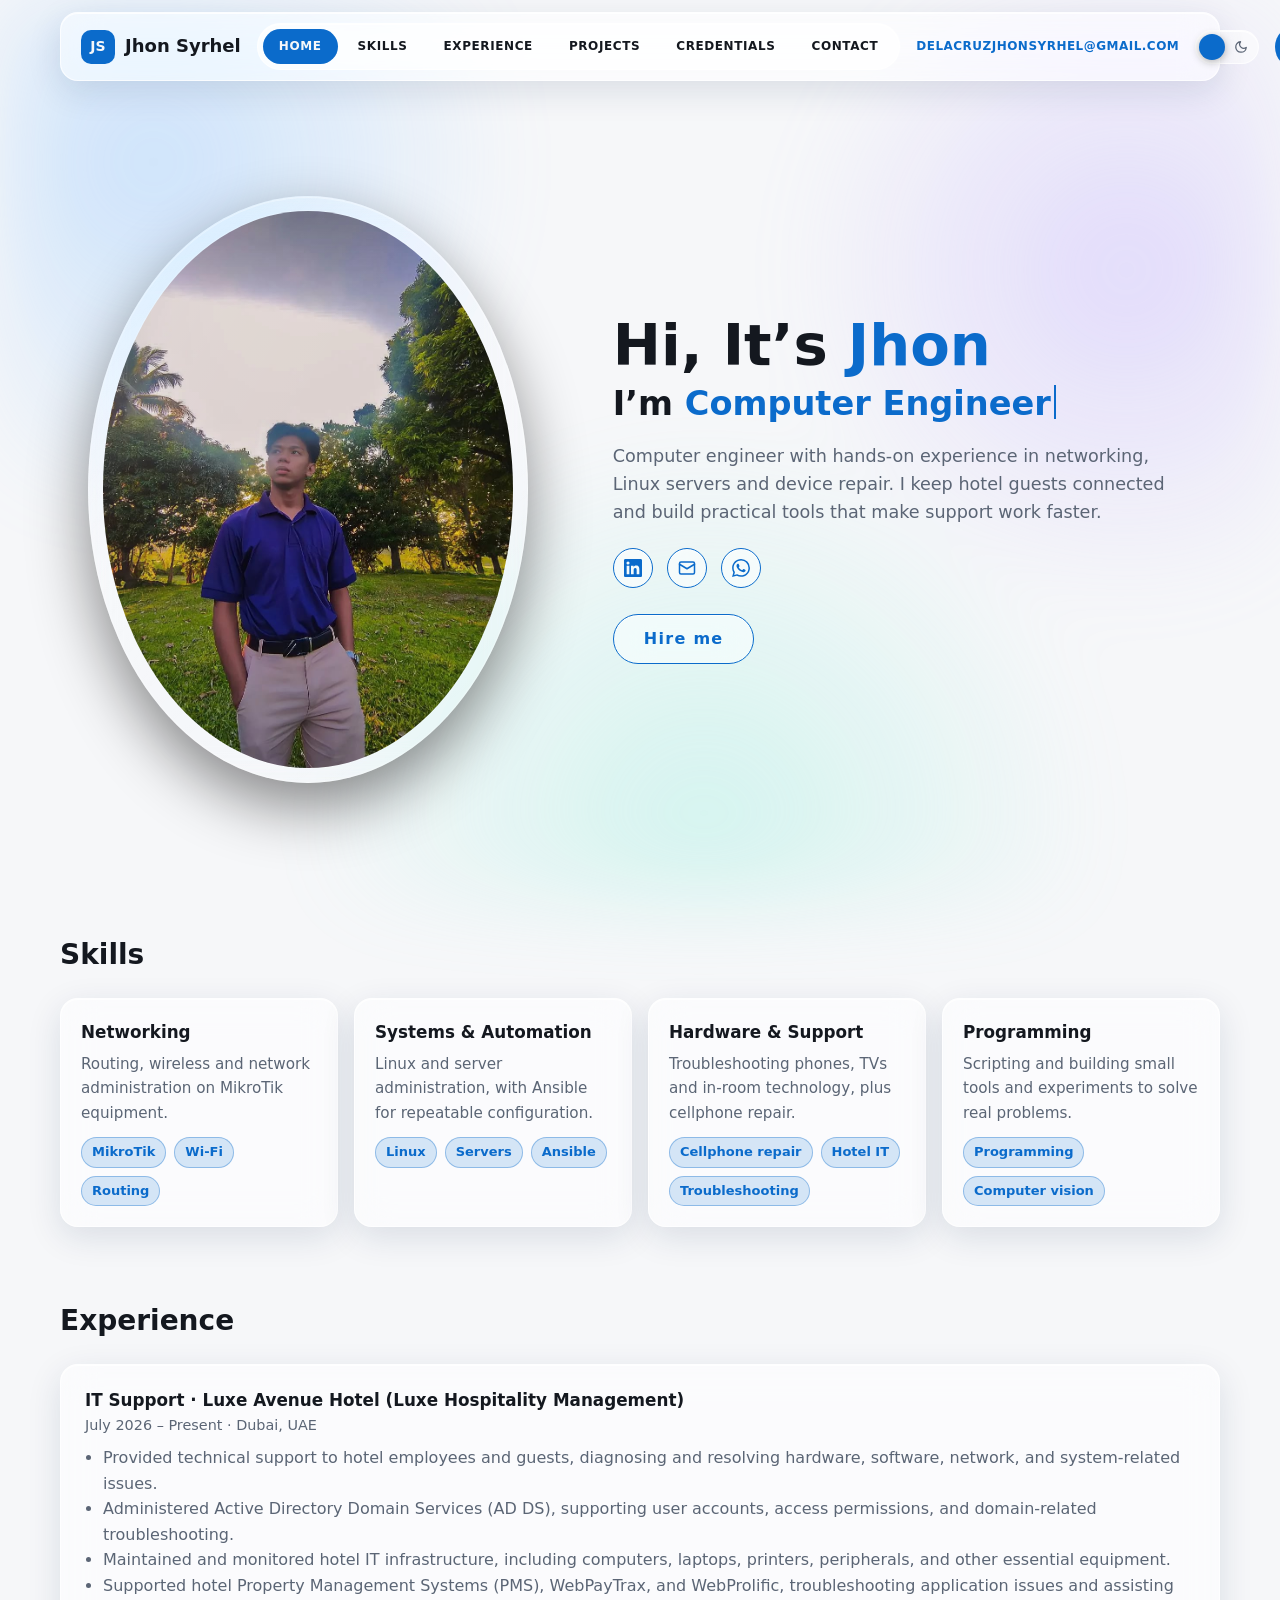
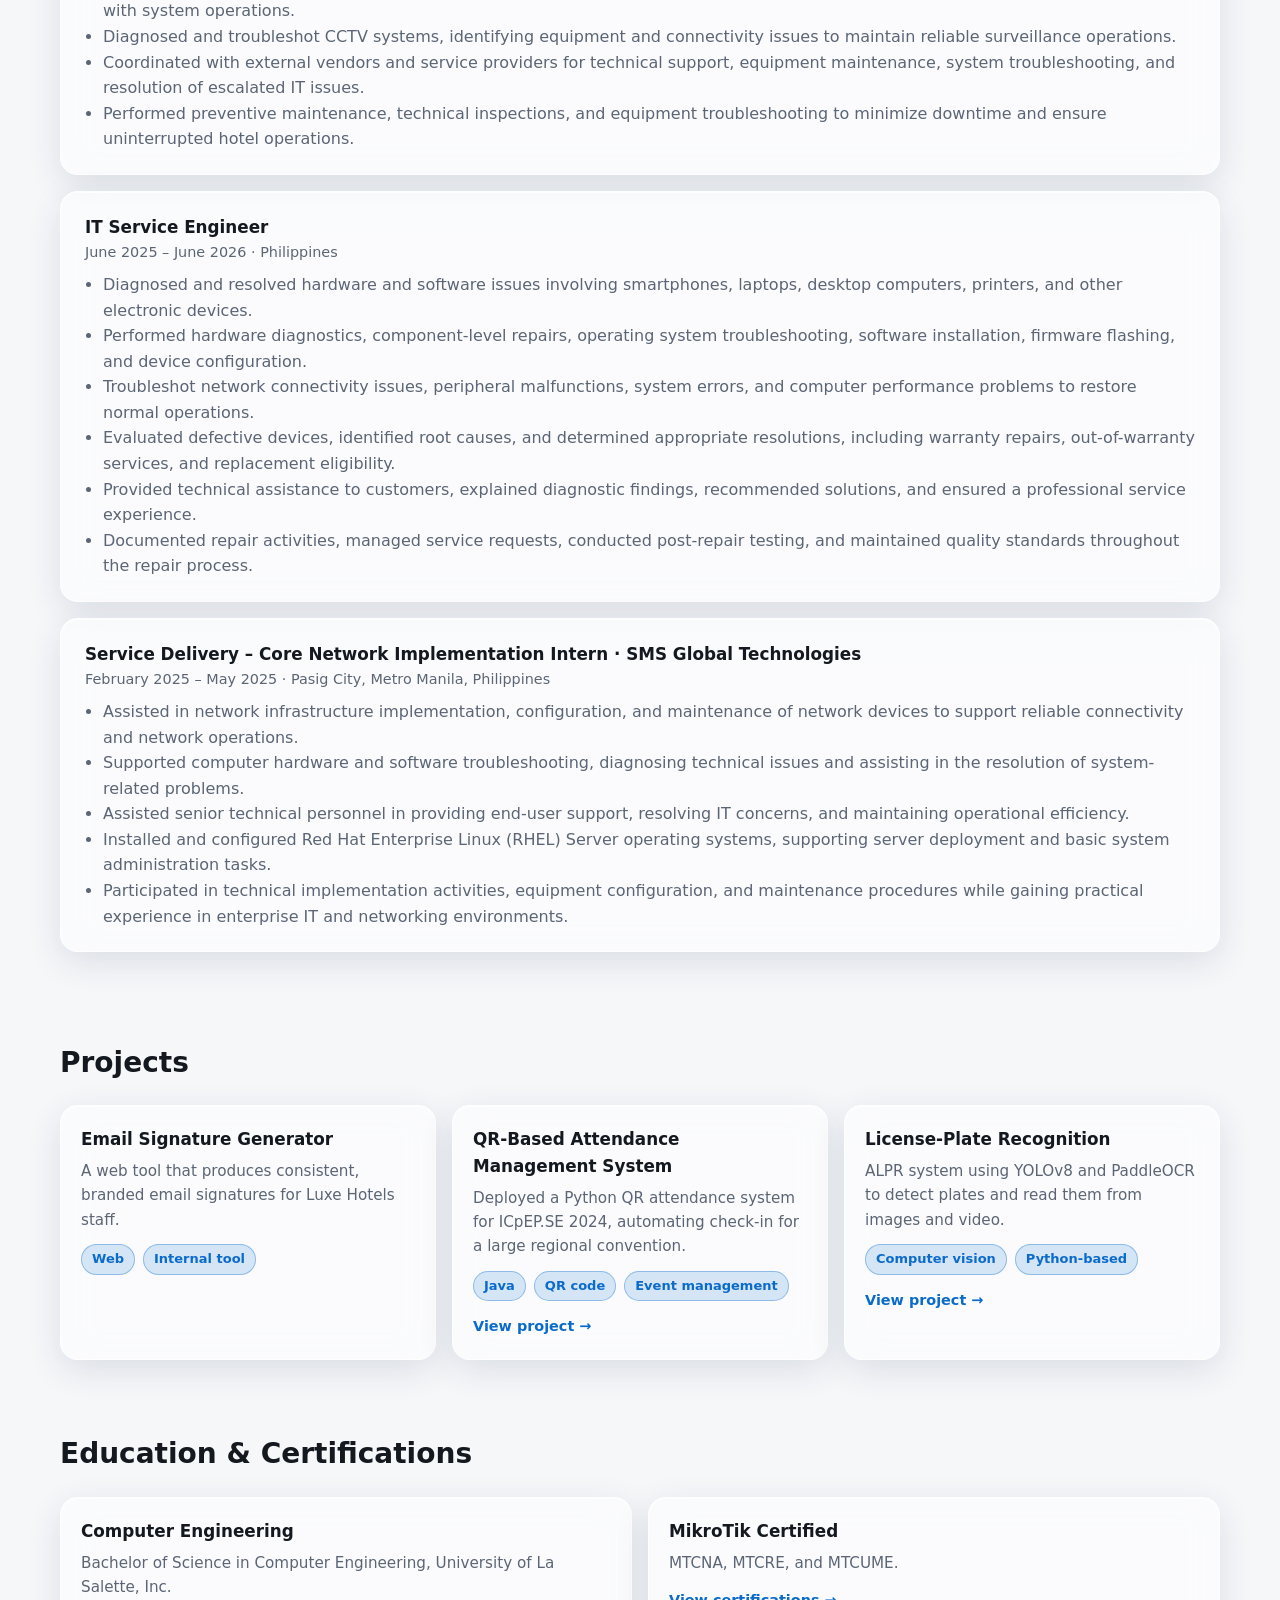
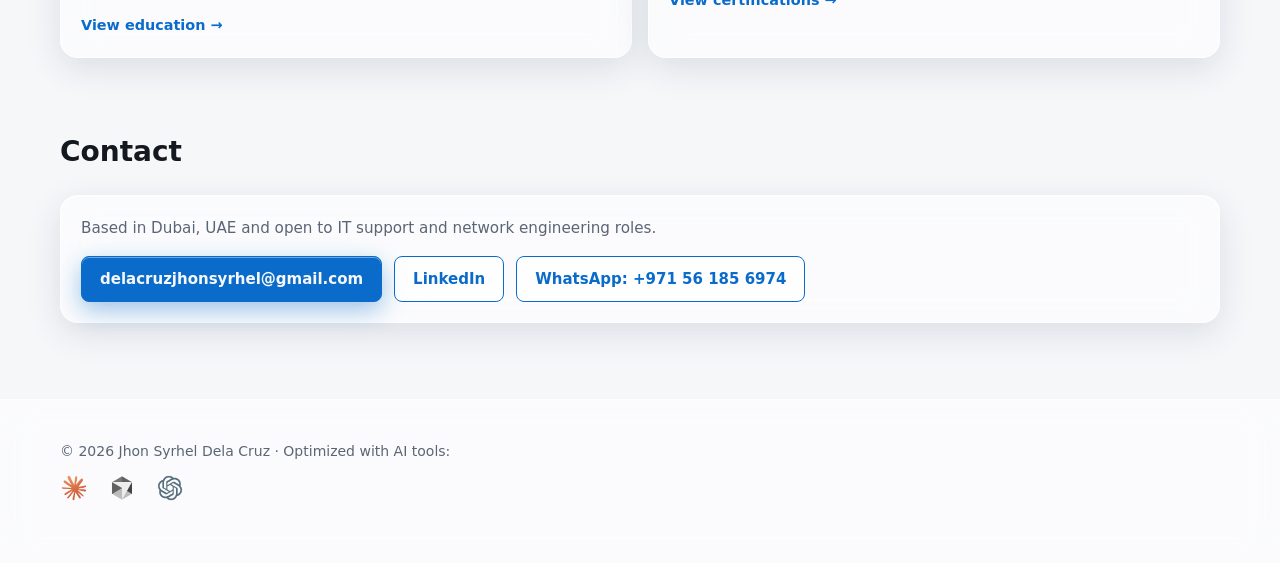
==== commit adf5115c: "Update Portfolio" ====
--- a/index.html
+++ b/index.html
@@ -5,10 +5,14 @@
 <meta name="viewport" content="width=device-width, initial-scale=1, viewport-fit=cover">
 <link type="image/png" sizes="16x16" rel="icon" href="aimage/icons8-portfolio-16.png">
 <title>Jhon Syrhel Dela Cruz – IT &amp; Network Engineer</title>
-<script src="theme.js"></script>
-<link rel="stylesheet" href="styles.css">
+<head>
+  <link rel="stylesheet" href="styles.css">
+  <script src="theme.js?v=6"></script>
+  <script src="scroll.js"></script>
+  
 </head>
 <body>
+  <script src="nav.js?v=6"></script>
   <nav class="topnav">
     <div class="topnav-bar">
       <a class="logo" href="#about">
@@ -227,4 +231,4 @@
       setTimeout(tick, deleting ? 45 : 90);
     })();
   }
-</script>
+</script>
--- a/styles.css
+++ b/styles.css
@@ -910,4 +910,20 @@
 
 @media (prefers-reduced-motion: reduce) {
   .theme-toggle .knob { transition: none; }
-}+}
+
+/* ================= SCROLL ANIMATION (JS) ================= */
+.js-anim .reveal {
+  opacity: 0;
+  transform: translateY(40px) scale(0.97);
+  transition:
+    opacity 0.7s ease,
+    transform 0.8s cubic-bezier(0.2, 0.7, 0.2, 1);
+  transition-delay: var(--d, 0ms);
+  will-change: opacity, transform;
+}
+
+.js-anim .reveal.in {
+  opacity: 1;
+  transform: none;
+}
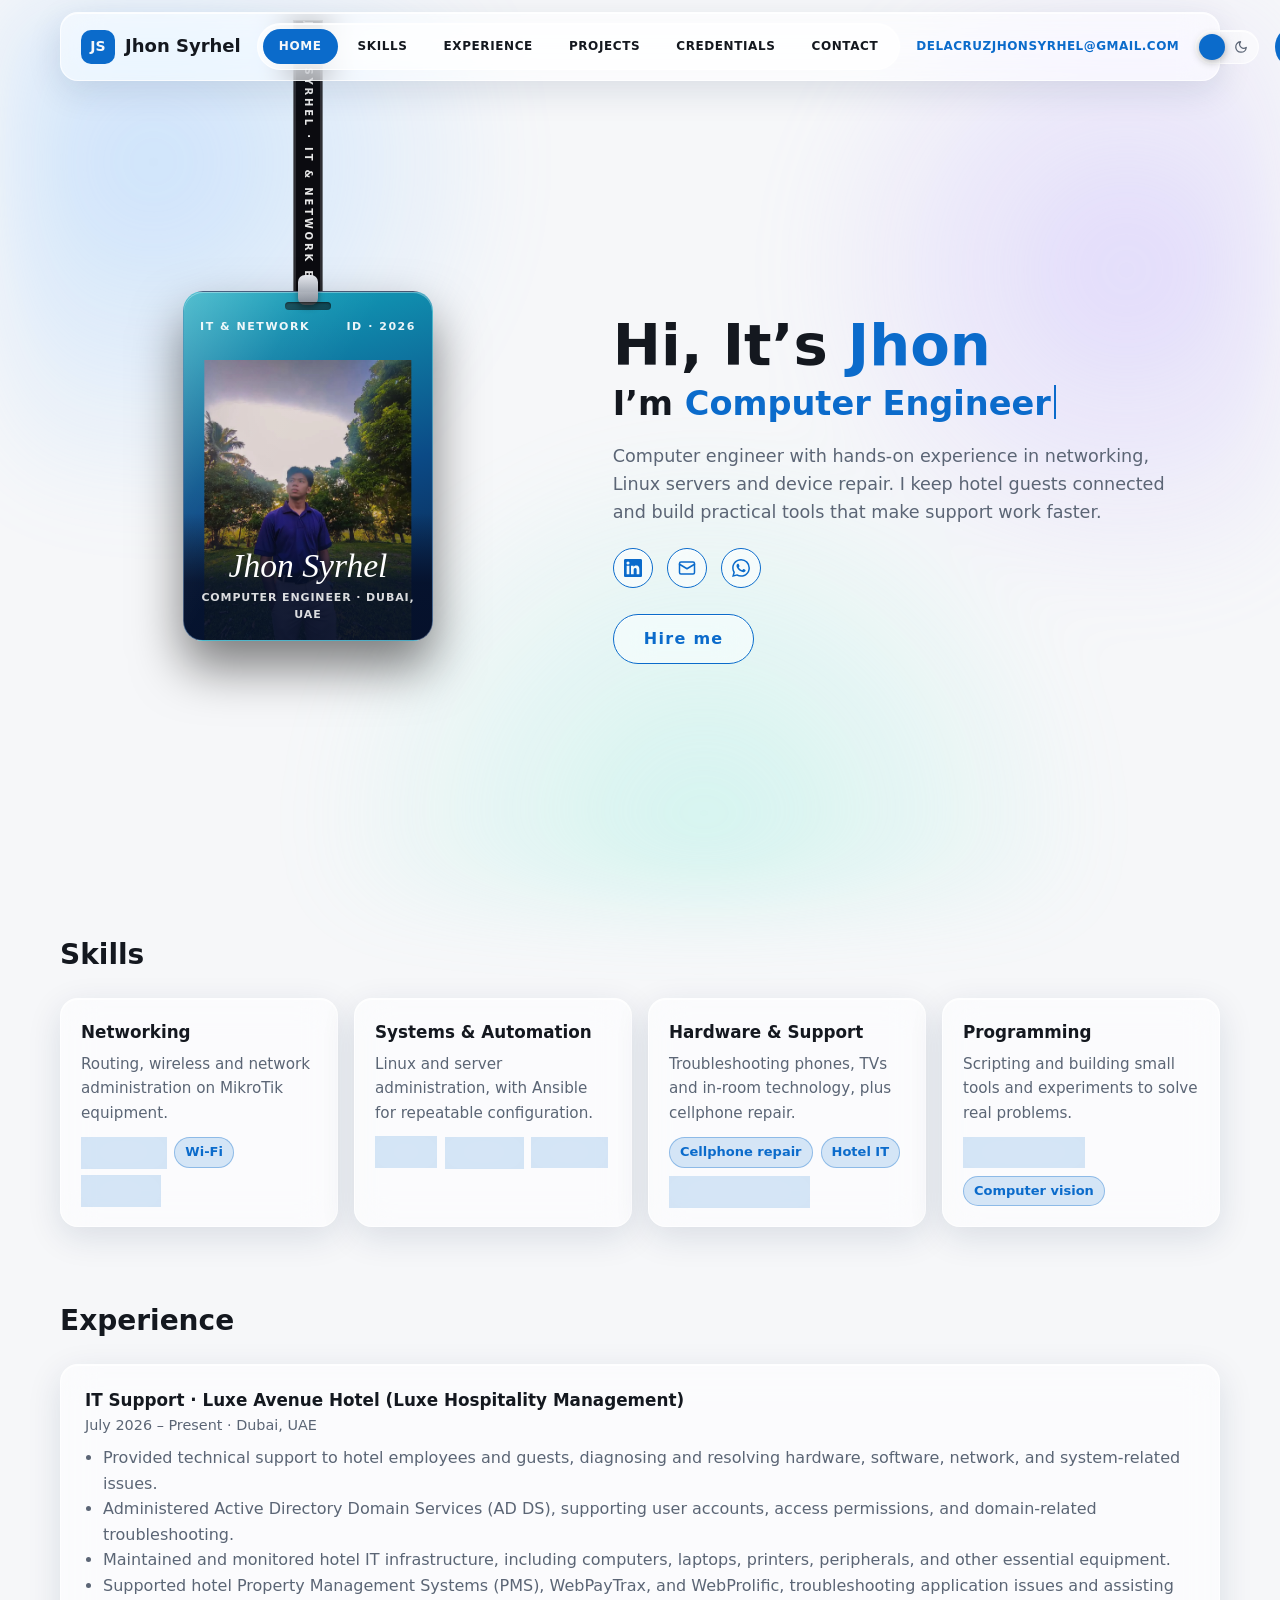
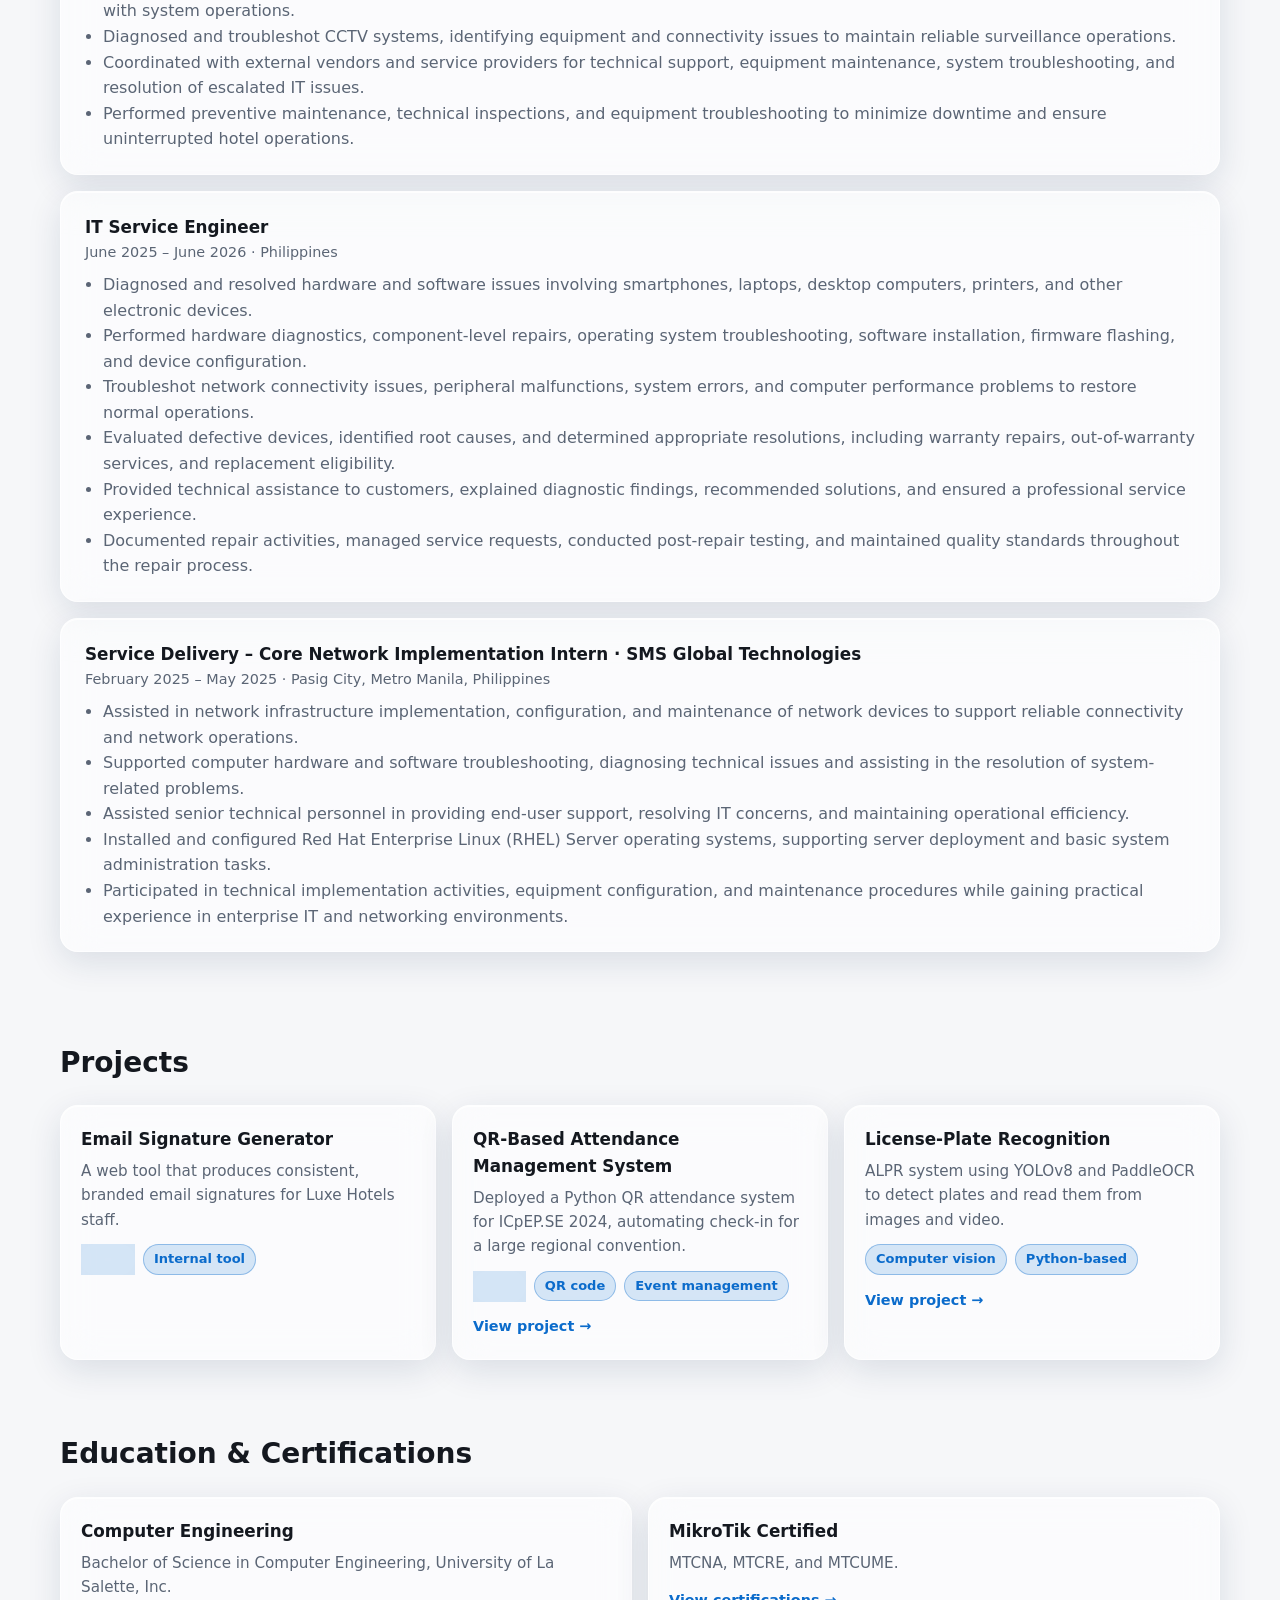
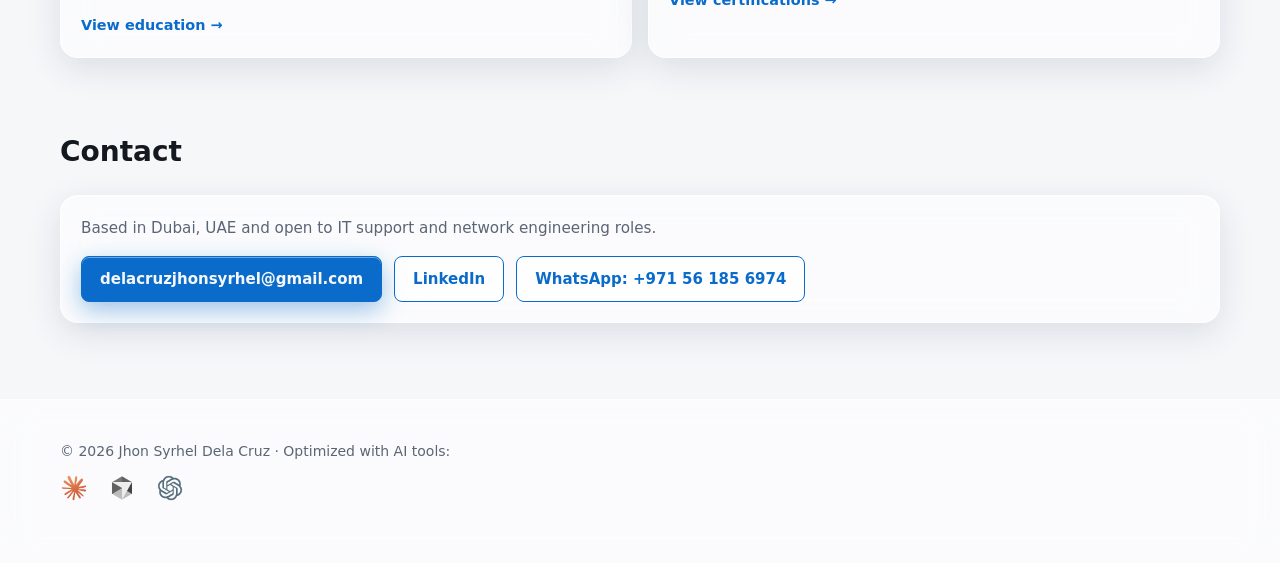
==== commit def6e68f: "Update Portfolio" ====
--- a/index.html
+++ b/index.html
@@ -51,8 +51,27 @@
 
 <div class="wrap">
   <header id="about" class="hero">
-    <div class="hero-img">
-      <img src="pictures/me.png" alt="Jhon Syrhel Dela Cruz">
+    <div class="lanyard" id="lanyard">
+      <div class="swing">
+        <div class="strap"><span>JHON SYRHEL · IT &amp; NETWORK ENGINEER · DUBAI · JHON SYRHEL · IT &amp; NETWORK ENGINEER · DUBAI ·</span></div>
+        <div class="clip"></div>
+    
+        <div class="id-card">
+          <div class="id-slot"></div>
+          <div class="id-top">
+            <span class="id-org">IT &amp; NETWORK</span>
+            <span class="id-year">ID · 2026</span>
+          </div>
+          <div class="id-photo">
+            <img src="pictures/me.png" alt="Jhon Syrhel Dela Cruz" draggable="false">
+          </div>
+          <div class="id-info">
+            <div class="id-name">Jhon Syrhel</div>
+            <div class="id-role">Computer Engineer · Dubai, UAE</div>
+          </div>
+          <div class="id-shine"></div>
+        </div>
+      </div>
     </div>
   
     <div class="hero-text">
--- a/styles.css
+++ b/styles.css
@@ -927,3 +927,196 @@
   opacity: 1;
   transform: none;
 }
+
+/* ================= LANYARD ID CARD ================= */
+.lanyard {
+  --L: 210px;     /* strap length */
+  --cw: 250px;    /* card width */
+  --ch: 350px;    /* card height */
+  position: relative;
+  z-index: 1;
+  align-self: start;
+  margin-top: -32px;
+  height: calc(var(--L) + var(--ch) + 40px);
+  width: 100%;
+}
+
+.swing {
+  position: absolute;
+  top: 0;
+  left: 50%;
+  width: 0;
+  height: 0;
+  transform-origin: 0 0;
+  will-change: transform;
+}
+
+/* the lace */
+.strap {
+  position: absolute;
+  left: -14px;
+  top: -60px;
+  width: 28px;
+  height: calc(var(--L) + 60px);
+  display: grid;
+  place-items: center;
+  overflow: hidden;
+  background: #0b0b10;
+  border-inline: 2px solid rgba(255, 255, 255, 0.14);
+  box-shadow: 0 0 0 1px rgba(0, 0, 0, 0.5);
+}
+
+.strap span {
+  writing-mode: vertical-rl;
+  font-size: 10px;
+  font-weight: 700;
+  letter-spacing: 0.28em;
+  white-space: nowrap;
+  color: rgba(255, 255, 255, 0.9);
+}
+
+/* metal clasp */
+.clip {
+  position: absolute;
+  left: -10px;
+  top: calc(var(--L) - 16px);
+  width: 20px;
+  height: 30px;
+  border-radius: 7px;
+  background: linear-gradient(180deg, #e3e6ec, #7c838f);
+  box-shadow: 0 2px 6px rgba(0, 0, 0, 0.45);
+  z-index: 2;
+}
+
+/* the card */
+.id-card {
+  position: absolute;
+  left: calc(var(--cw) / -2);
+  top: var(--L);
+  width: var(--cw);
+  height: var(--ch);
+  border-radius: 20px;
+  overflow: hidden;
+  transform-origin: 50% 0;
+  cursor: grab;
+  touch-action: none;           /* lets the card be dragged on phones */
+  user-select: none;
+  -webkit-user-select: none;
+  background: linear-gradient(165deg, #12a6bd 0%, #0b4a86 55%, #0a1c3f 100%);
+  box-shadow:
+    0 26px 50px rgba(0, 0, 0, 0.5),
+    inset 0 1px 0 rgba(255, 255, 255, 0.35);
+  border: 1px solid rgba(255, 255, 255, 0.25);
+}
+
+.dragging .id-card { cursor: grabbing; }
+
+.id-slot {
+  position: absolute;
+  top: 10px;
+  left: 50%;
+  width: 46px;
+  height: 8px;
+  margin-left: -23px;
+  border-radius: 8px;
+  background: rgba(0, 0, 0, 0.55);
+  box-shadow: inset 0 1px 2px rgba(0, 0, 0, 0.6);
+  z-index: 3;
+}
+
+.id-top {
+  position: absolute;
+  top: 26px;
+  left: 16px;
+  right: 16px;
+  display: flex;
+  justify-content: space-between;
+  font-size: 11px;
+  font-weight: 800;
+  letter-spacing: 0.14em;
+  color: rgba(255, 255, 255, 0.92);
+  z-index: 3;
+}
+
+.id-photo {
+  position: absolute;
+  inset: 44px 0 0 0;
+}
+
+.id-photo img {
+  position: absolute;
+  bottom: 0;
+  left: 50%;
+  transform: translateX(-50%);
+  height: 92%;
+  width: auto;
+  max-width: none;
+  pointer-events: none;
+}
+
+.id-info {
+  position: absolute;
+  left: 0;
+  right: 0;
+  bottom: 0;
+  padding: 36px 16px 16px;
+  text-align: center;
+  background: linear-gradient(180deg, transparent, rgba(5, 15, 40, 0.88) 55%);
+  z-index: 3;
+}
+
+.id-name {
+  font-family: "Brush Script MT", "Segoe Script", "Snell Roundhand", cursive;
+  font-size: 2.1rem;
+  line-height: 1;
+  font-style: italic;
+  color: #fff;
+}
+
+.id-role {
+  margin-top: 6px;
+  font-size: 11px;
+  font-weight: 700;
+  letter-spacing: 0.08em;
+  text-transform: uppercase;
+  color: rgba(255, 255, 255, 0.85);
+}
+
+/* glass shine across the card */
+.id-shine {
+  position: absolute;
+  inset: 0;
+  z-index: 4;
+  pointer-events: none;
+  background: linear-gradient(120deg, rgba(255, 255, 255, 0.28) 0%, rgba(255, 255, 255, 0.05) 28%, transparent 45%);
+}
+
+.lanyard-hint {
+  position: absolute;
+  left: 50%;
+  bottom: 0;
+  transform: translateX(-50%);
+  font-size: 12px;
+  font-weight: 600;
+  letter-spacing: 0.08em;
+  color: var(--muted);
+  transition: opacity 0.3s ease;
+  animation: hint-pulse 2s ease-in-out infinite;
+}
+
+.lanyard-hint.gone { opacity: 0; animation: none; }
+
+@keyframes hint-pulse { 50% { opacity: 0.4; } }
+
+/* tablets and phones: smaller card, hero stays stacked */
+@media (max-width: 900px) {
+  .lanyard {
+    --L: 130px;
+    --cw: 210px;
+    --ch: 290px;
+    margin-top: -24px;
+    max-width: 420px;
+    margin-inline: auto;
+  }
+  .id-name { font-size: 1.8rem; }
+}
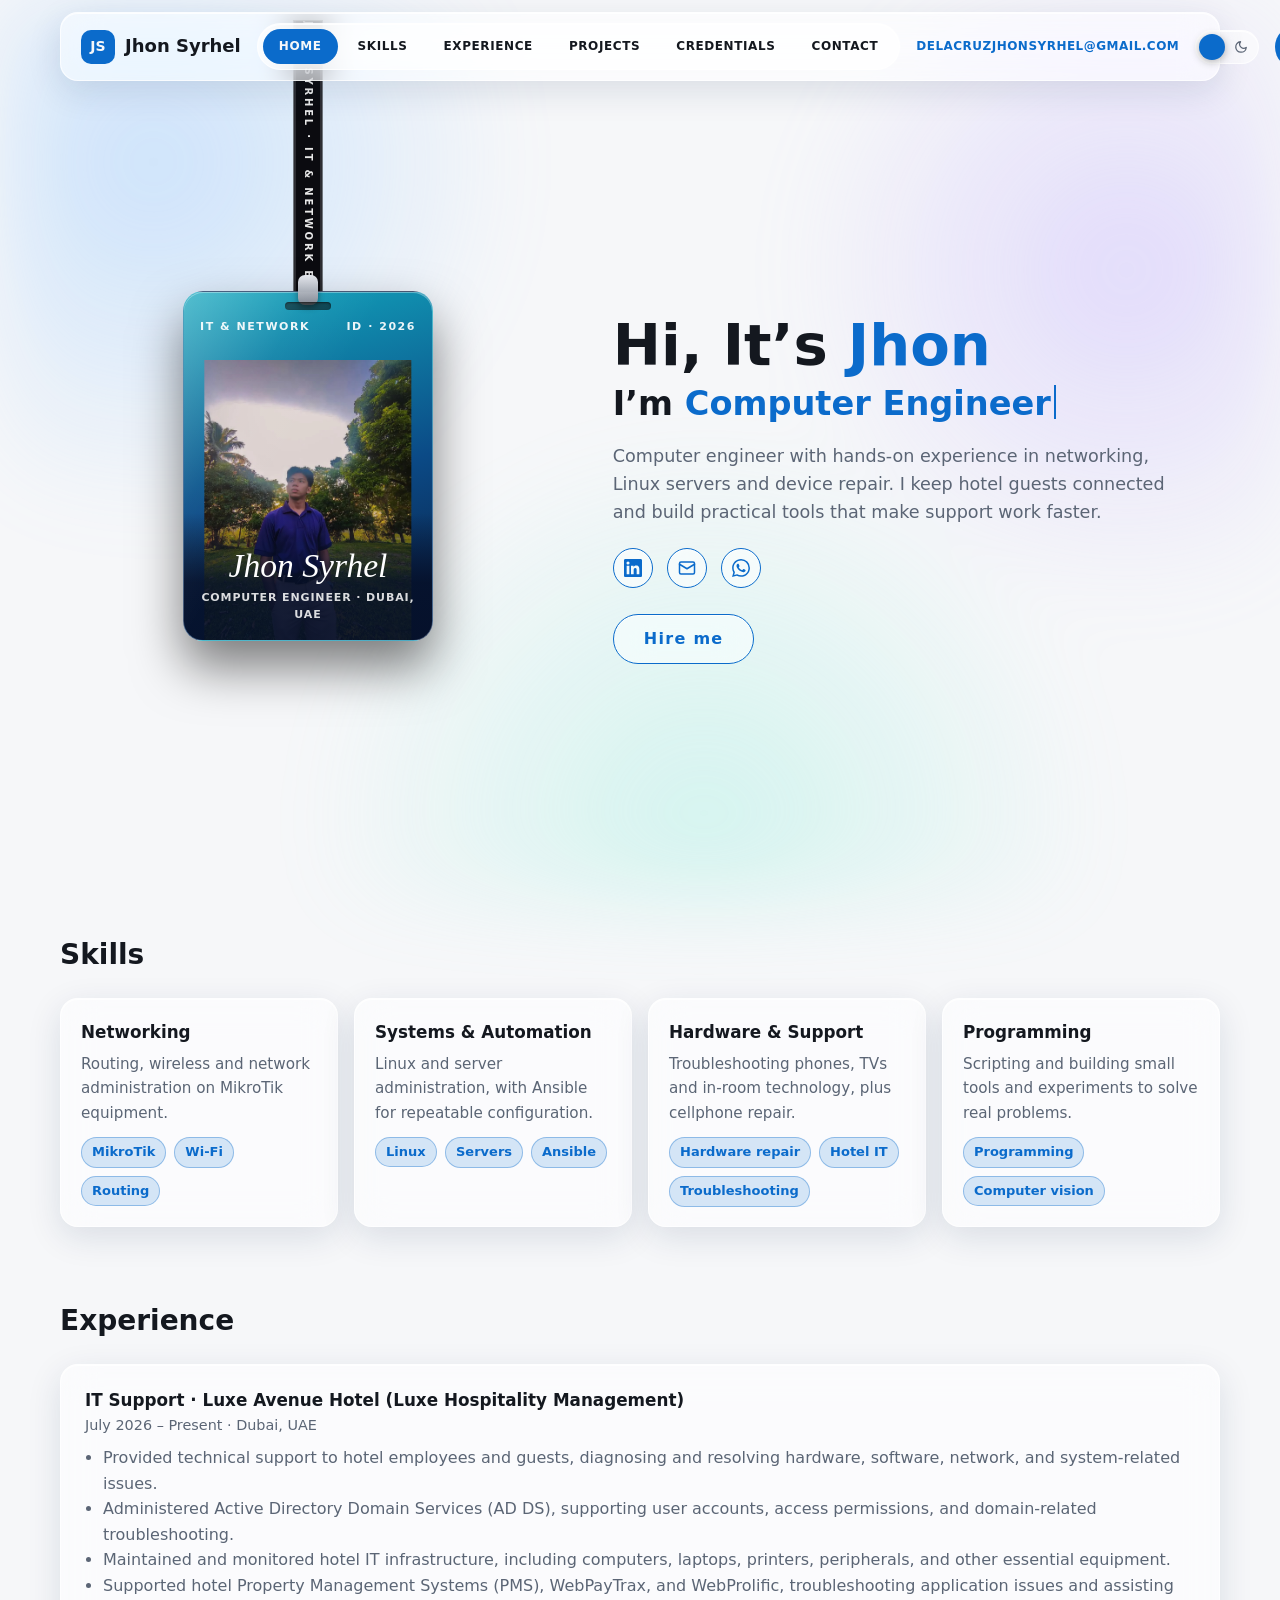
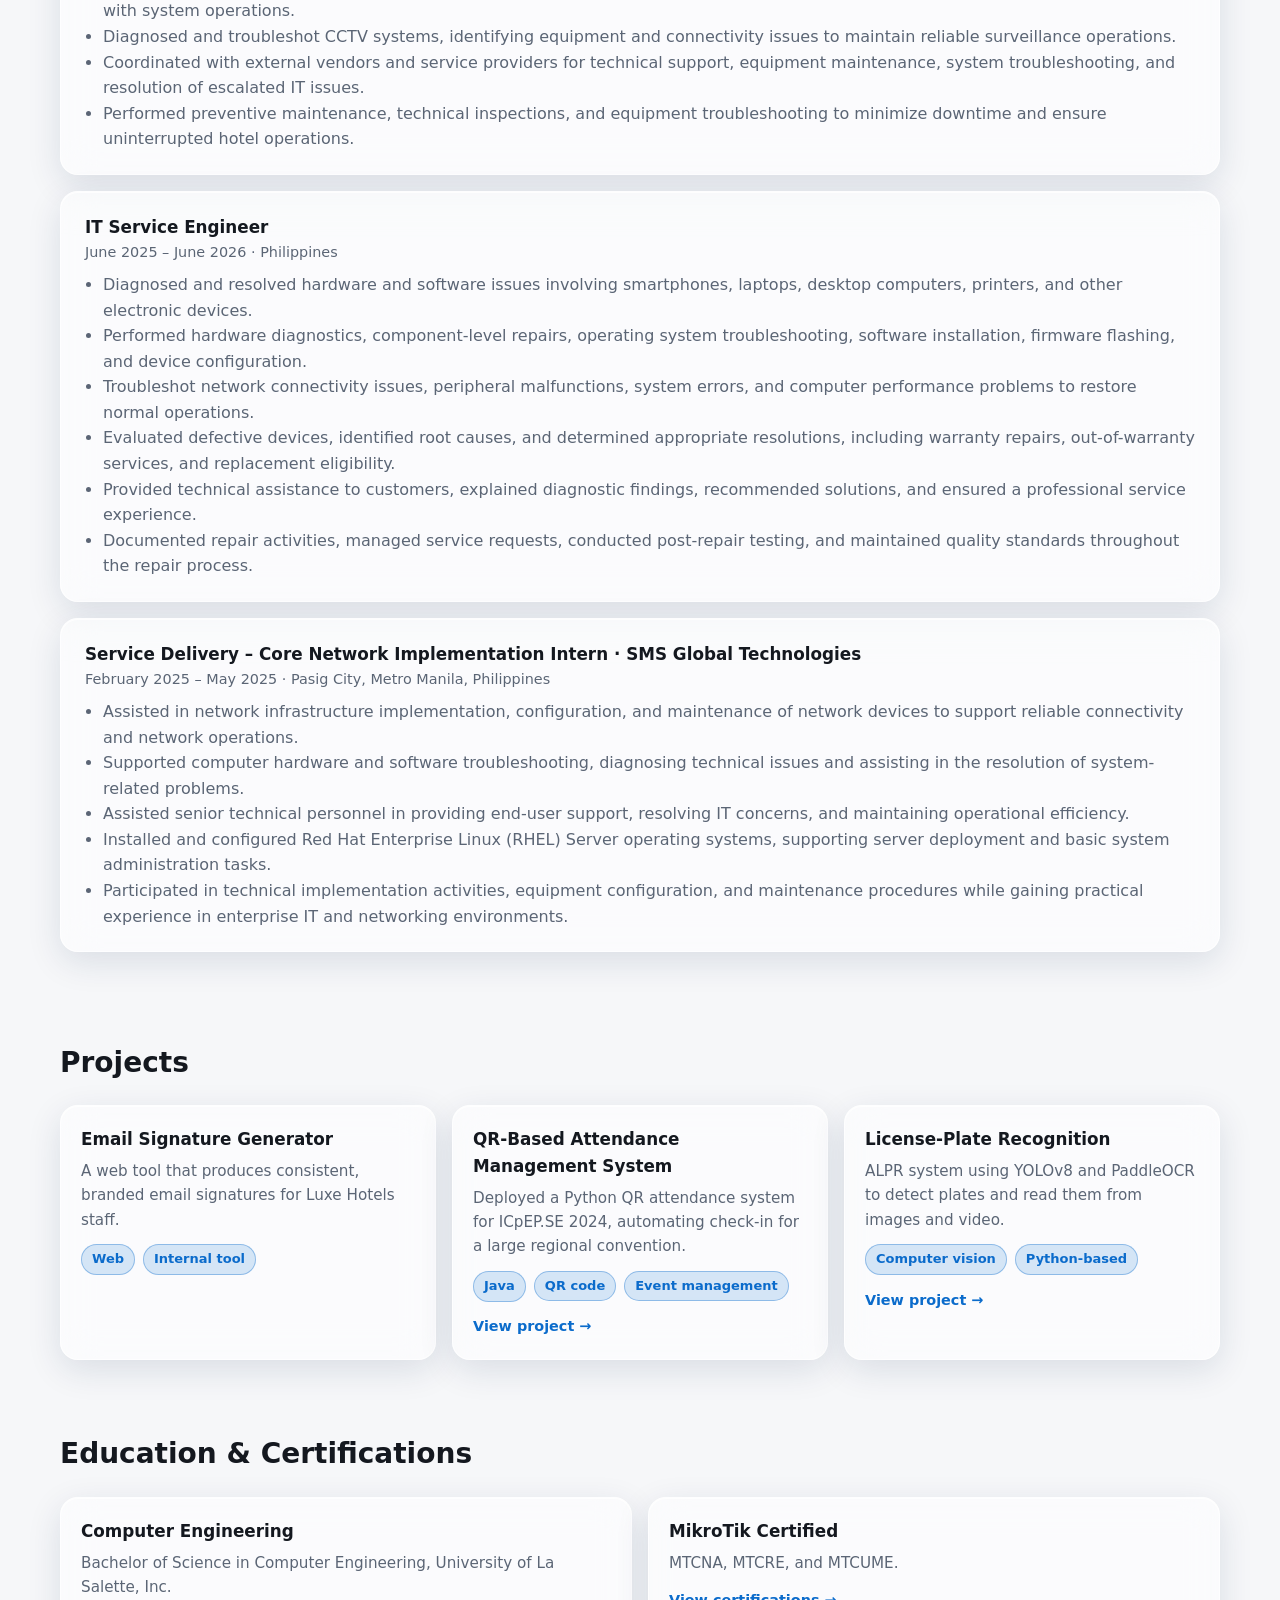
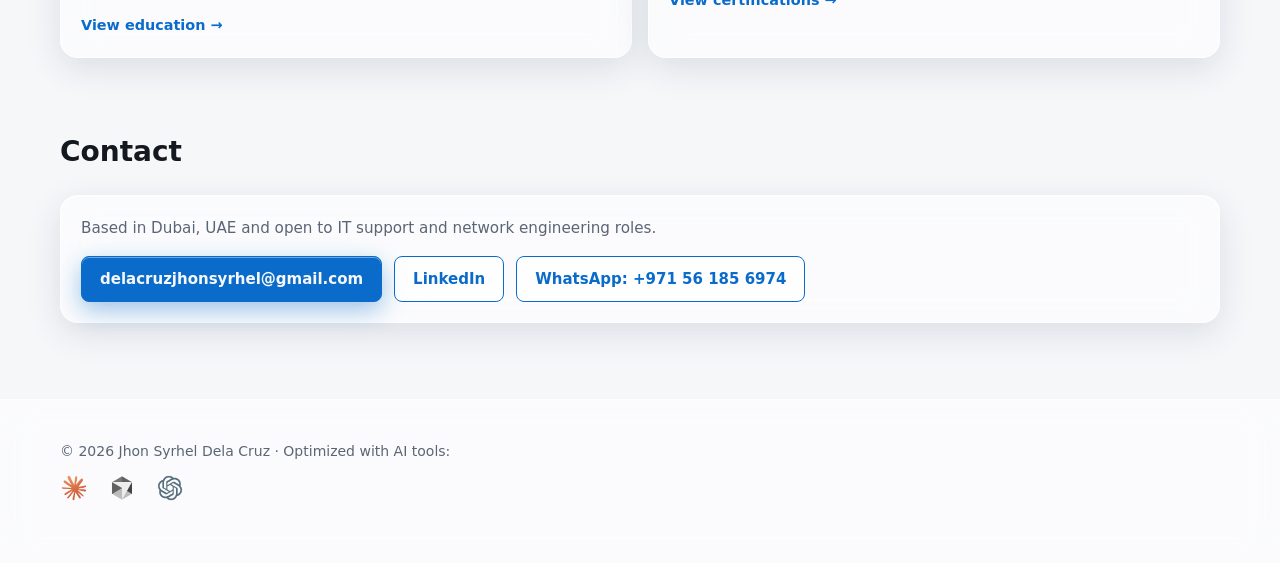
==== commit 8d7c5123: "Update Portfolio" ====
--- a/index.html
+++ b/index.html
@@ -100,7 +100,7 @@
   <div class="grid">
     <div class="card"><h3>Networking</h3><p>Routing, wireless and network administration on MikroTik equipment.</p><div class="chips"><span class="chip">MikroTik</span><span class="chip">Wi-Fi</span><span class="chip">Routing</span></div></div>
     <div class="card"><h3>Systems &amp; Automation</h3><p>Linux and server administration, with Ansible for repeatable configuration.</p><div class="chips"><span class="chip">Linux</span><span class="chip">Servers</span><span class="chip">Ansible</span></div></div>
-    <div class="card"><h3>Hardware &amp; Support</h3><p>Troubleshooting phones, TVs and in-room technology, plus cellphone repair.</p><div class="chips"><span class="chip">Cellphone repair</span><span class="chip">Hotel IT</span><span class="chip">Troubleshooting</span></div></div>
+    <div class="card"><h3>Hardware &amp; Support</h3><p>Troubleshooting phones, TVs and in-room technology, plus cellphone repair.</p><div class="chips"><span class="chip">Hardware repair</span><span class="chip">Hotel IT</span><span class="chip">Troubleshooting</span></div></div>
     <div class="card"><h3>Programming</h3><p>Scripting and building small tools and experiments to solve real problems.</p><div class="chips"><span class="chip">Programming</span><span class="chip">Computer vision</span></div></div>
   </div>
 </section>
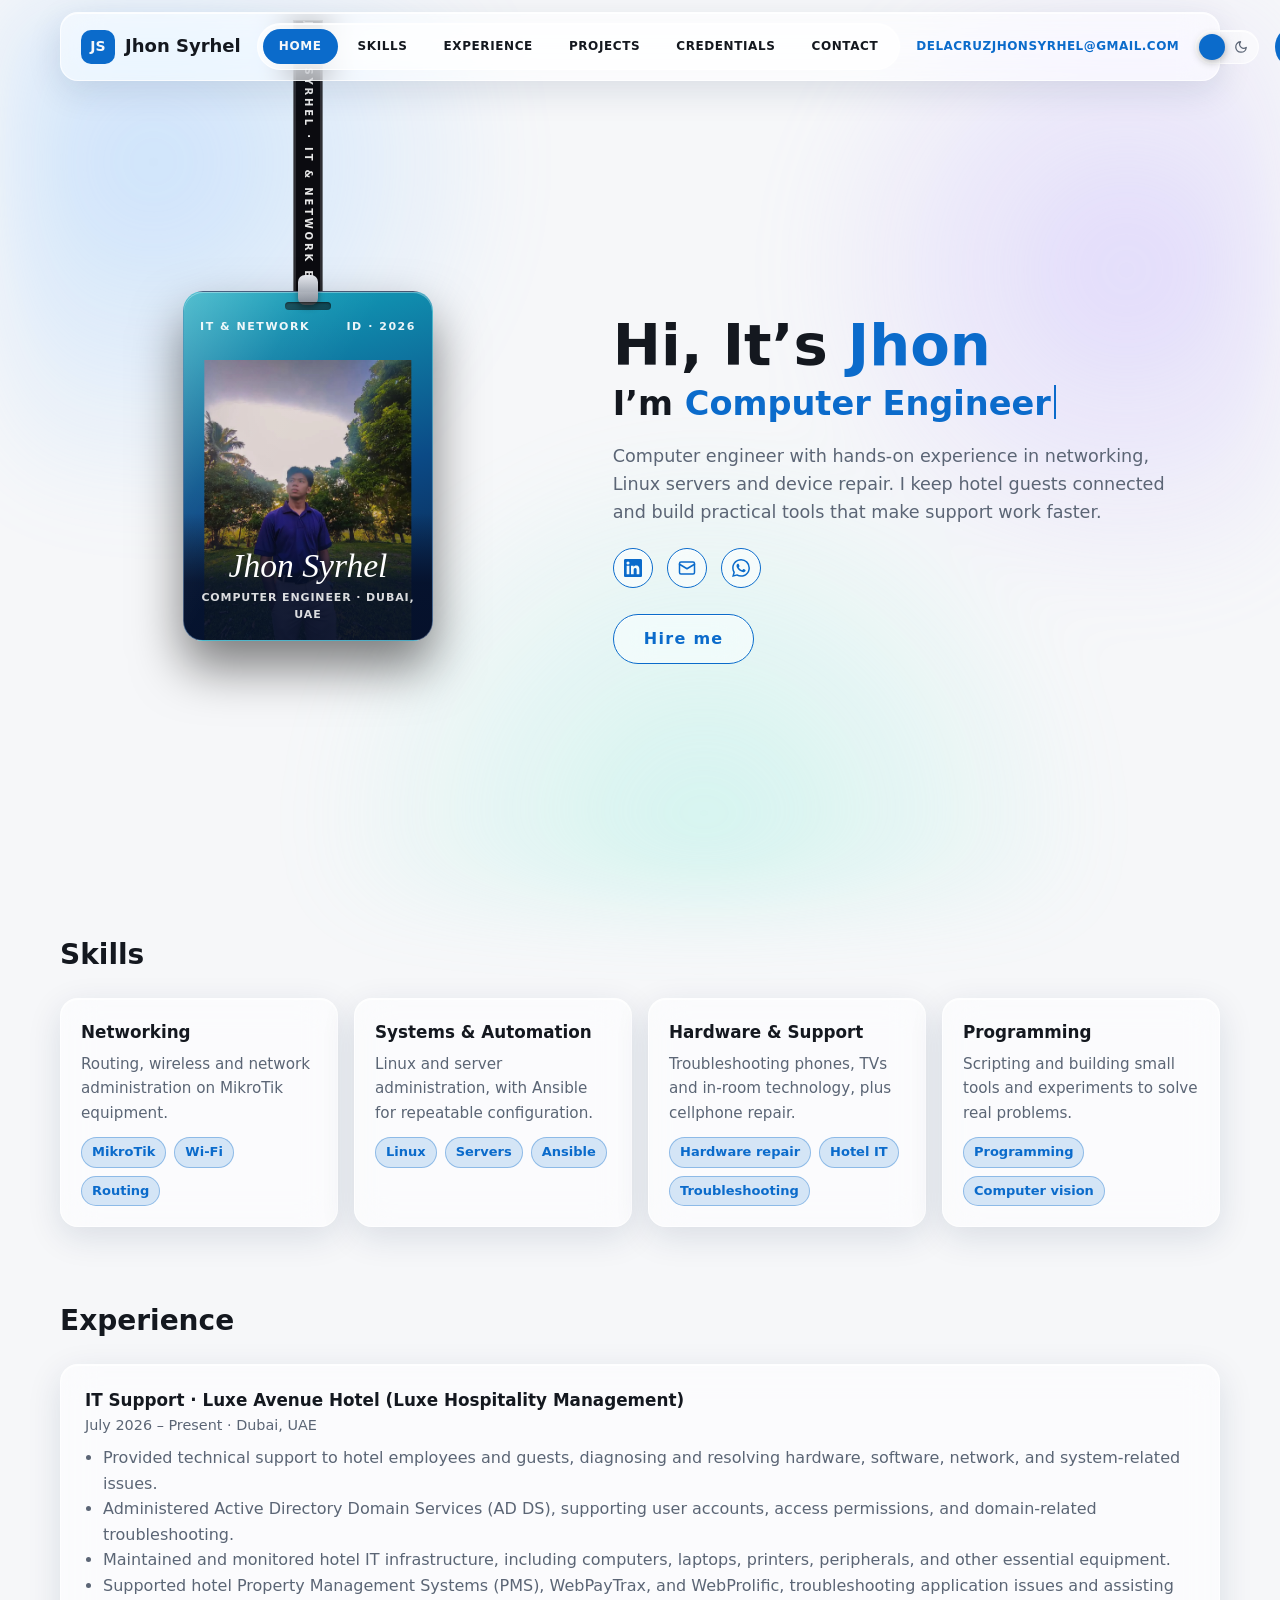
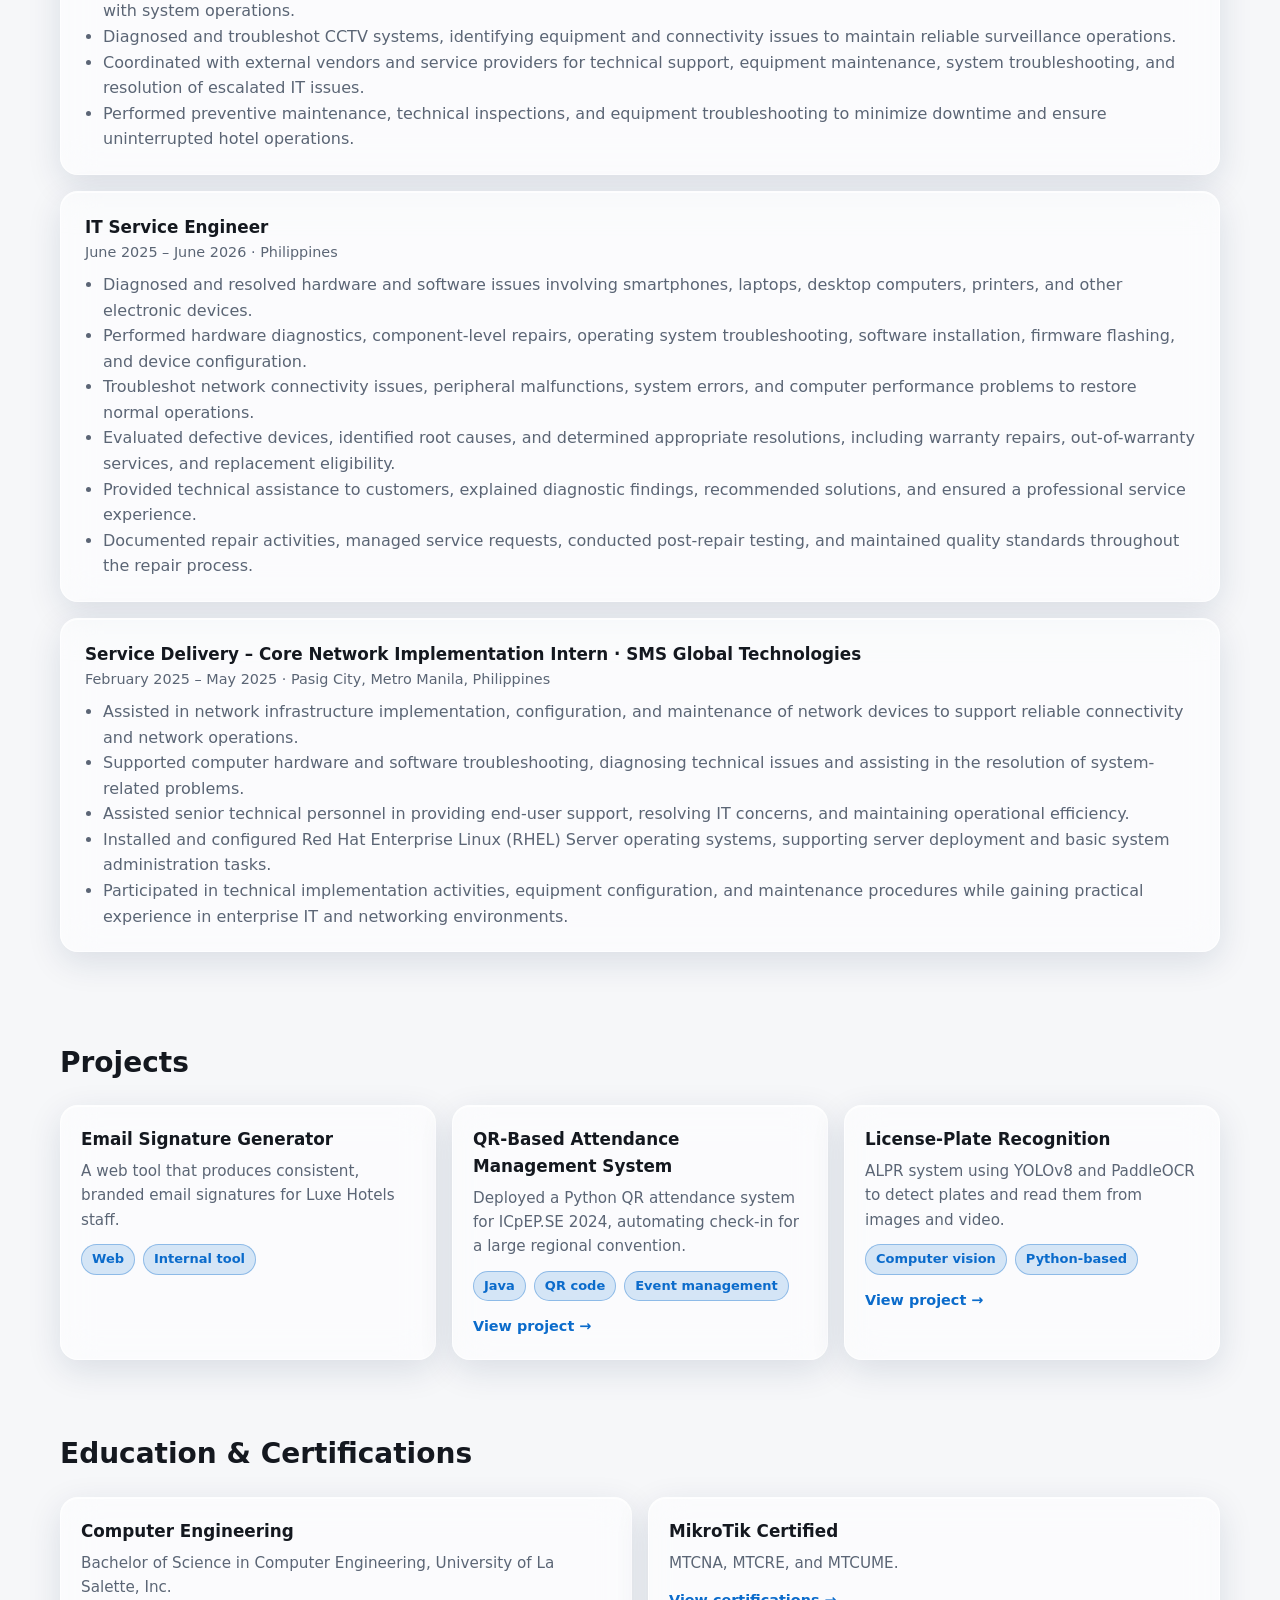
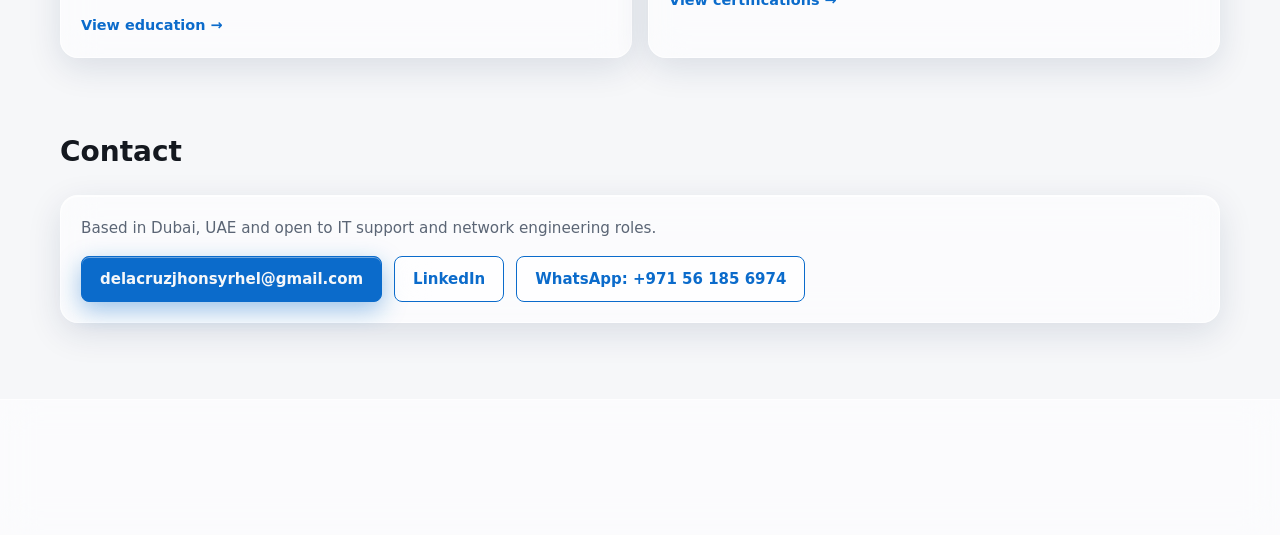
==== commit 954b7536: "Update Portfolio" ====
--- a/index.html
+++ b/index.html
@@ -195,12 +195,7 @@
 
 <footer>
   <div class="wrap">
-    <p class="credit-label">© 2026 Jhon Syrhel Dela Cruz · Optimized with AI tools:</p>
-    <div class="ai-logos">
-      <img src="aimage/icons8-claude-94.png" alt="Claude" title="Claude">
-      <img src="aimage/icons8-cursor-ai-48.png" alt="Cursor" title="Cursor">
-      <img src="aimage/icons8-chatgpt-48.png" alt="ChatGPT" title="ChatGPT">
-    </div>
+    <p class="credit-label">© 2026 Jhon Syrhel Dela Cruz</p>
   </div>
 </footer>
 </body>
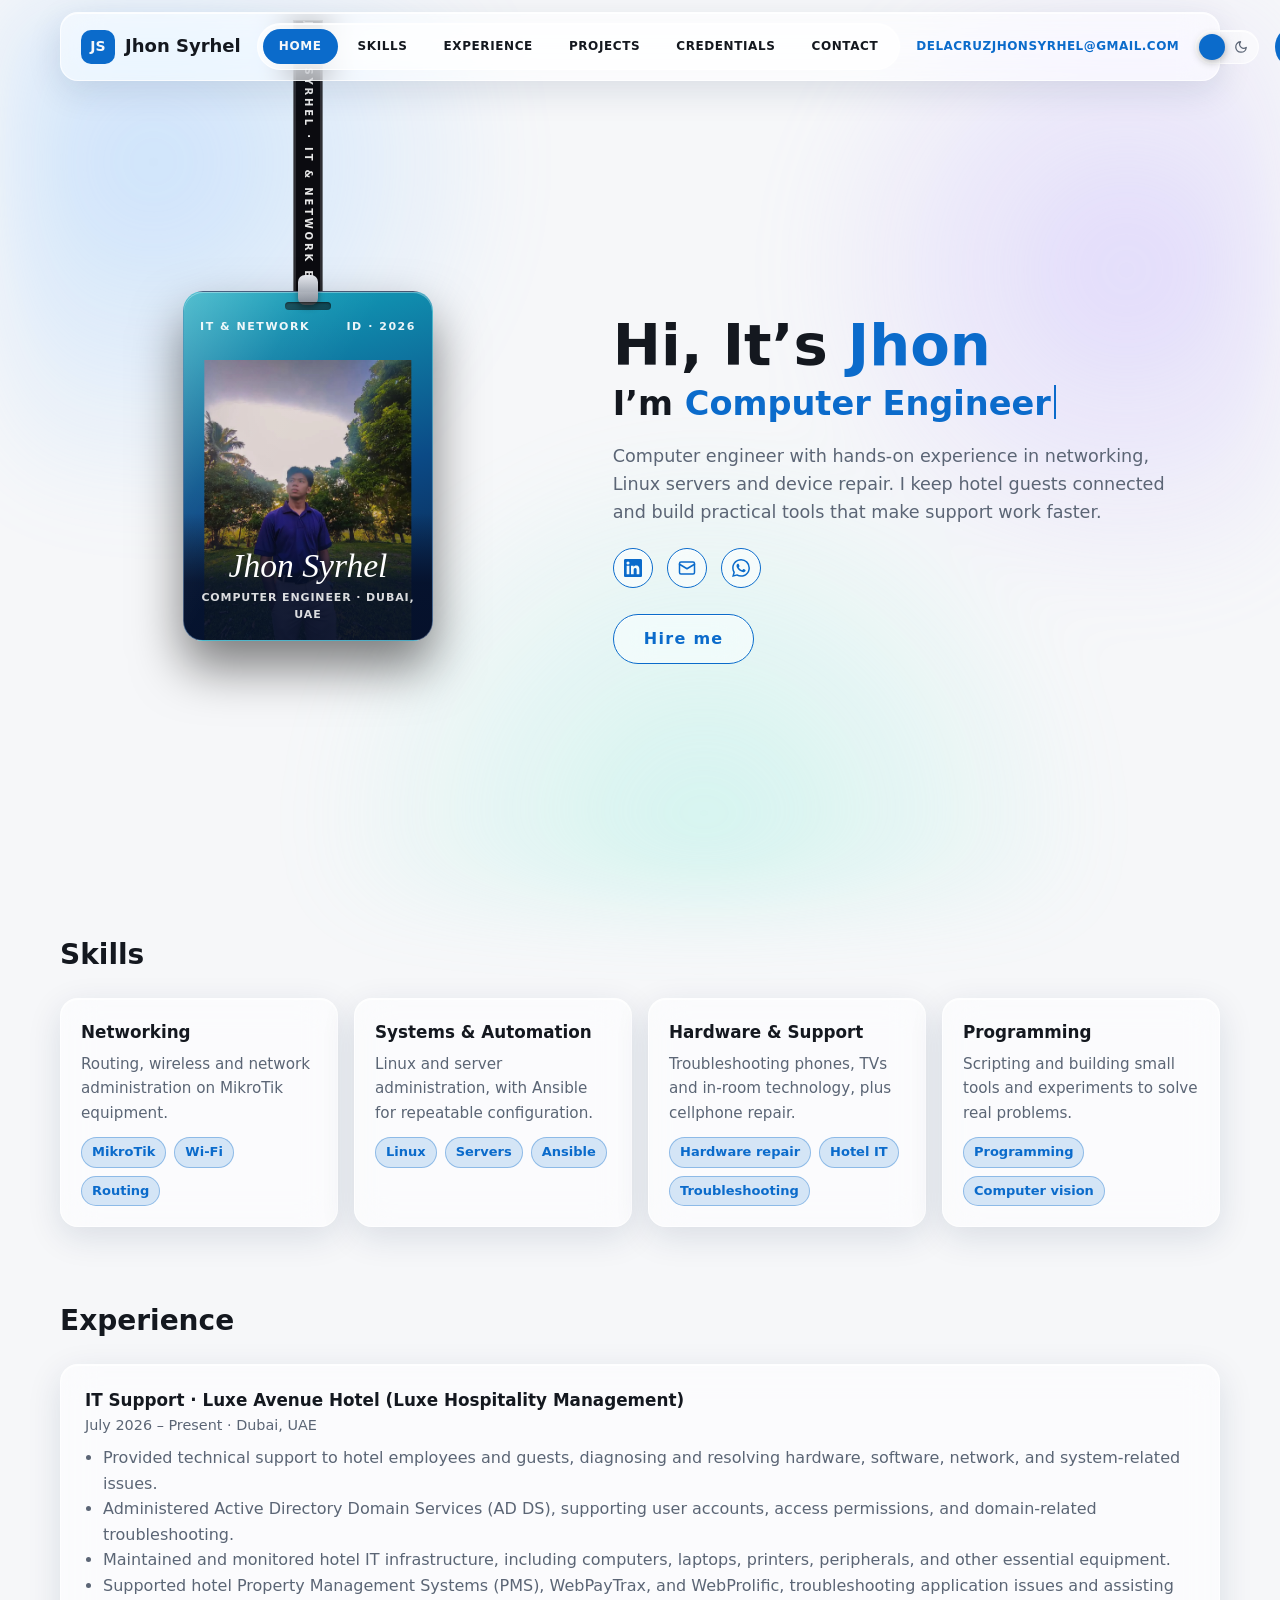
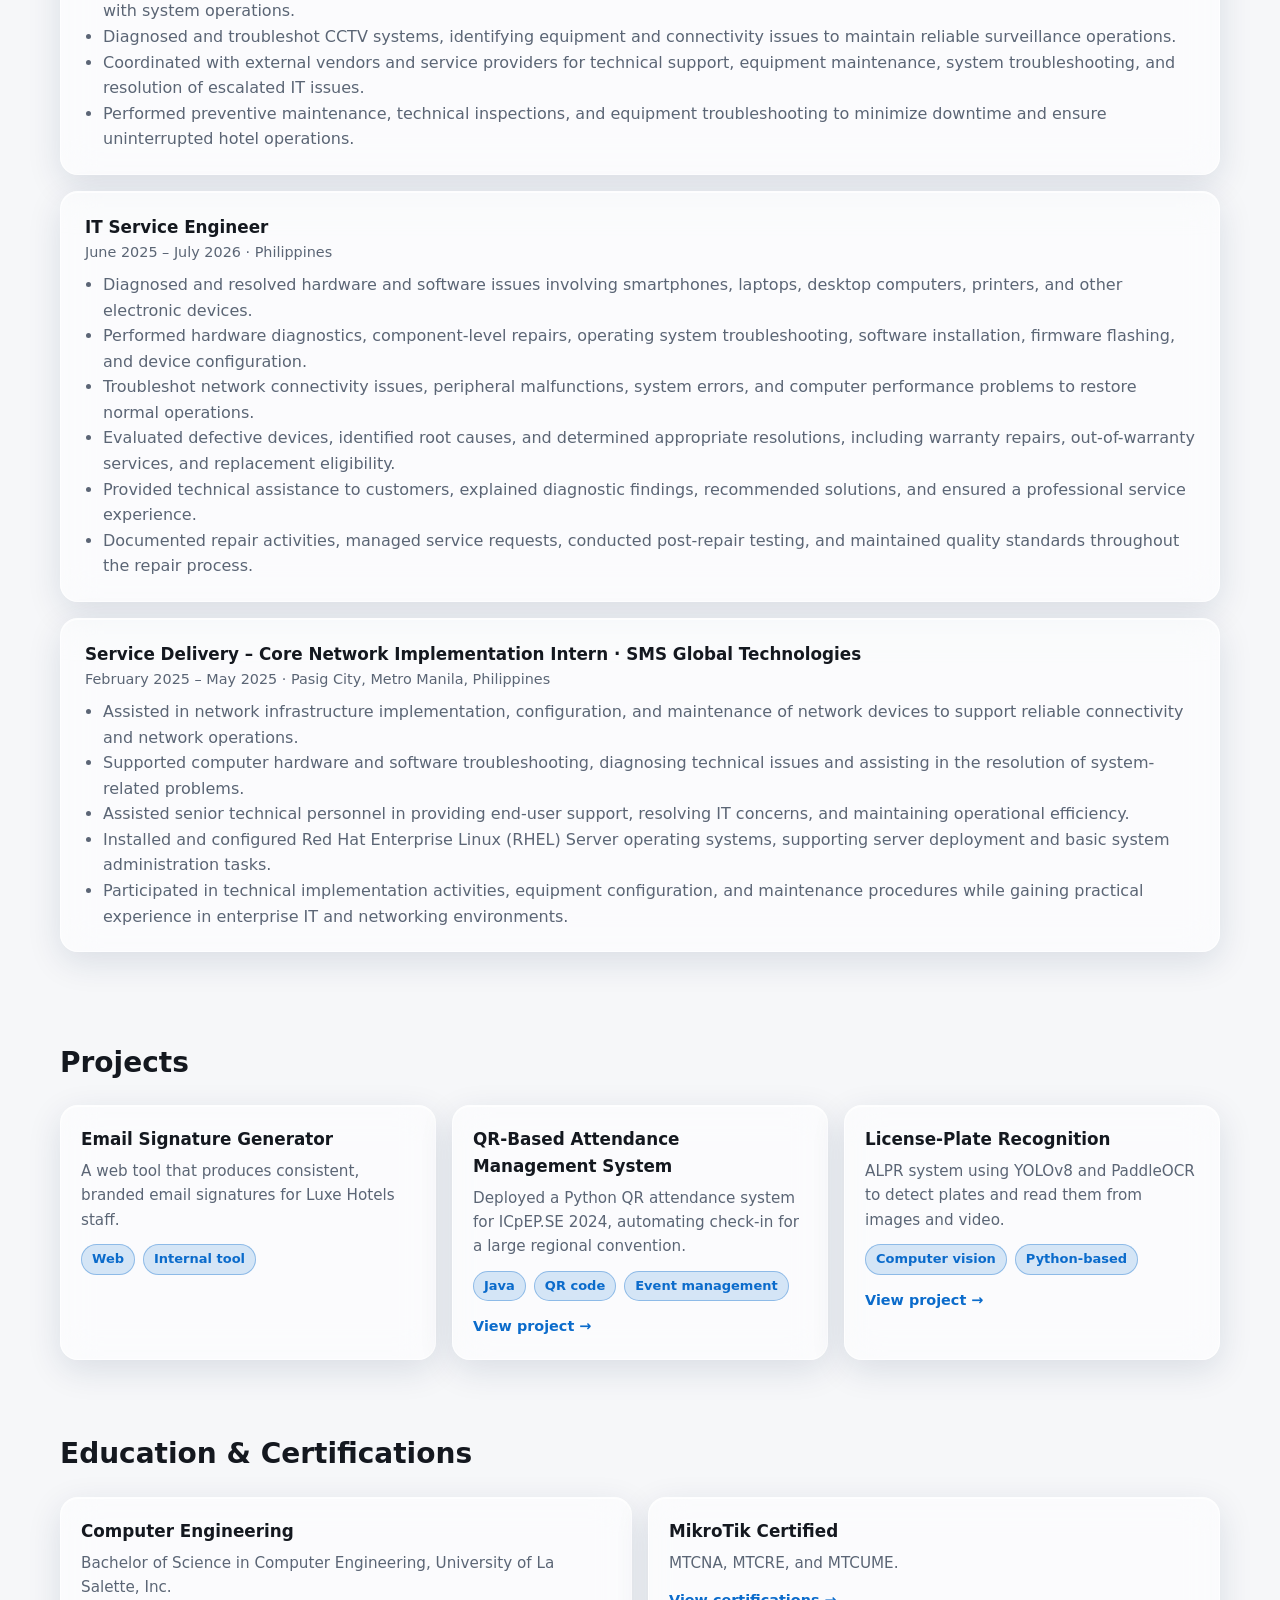
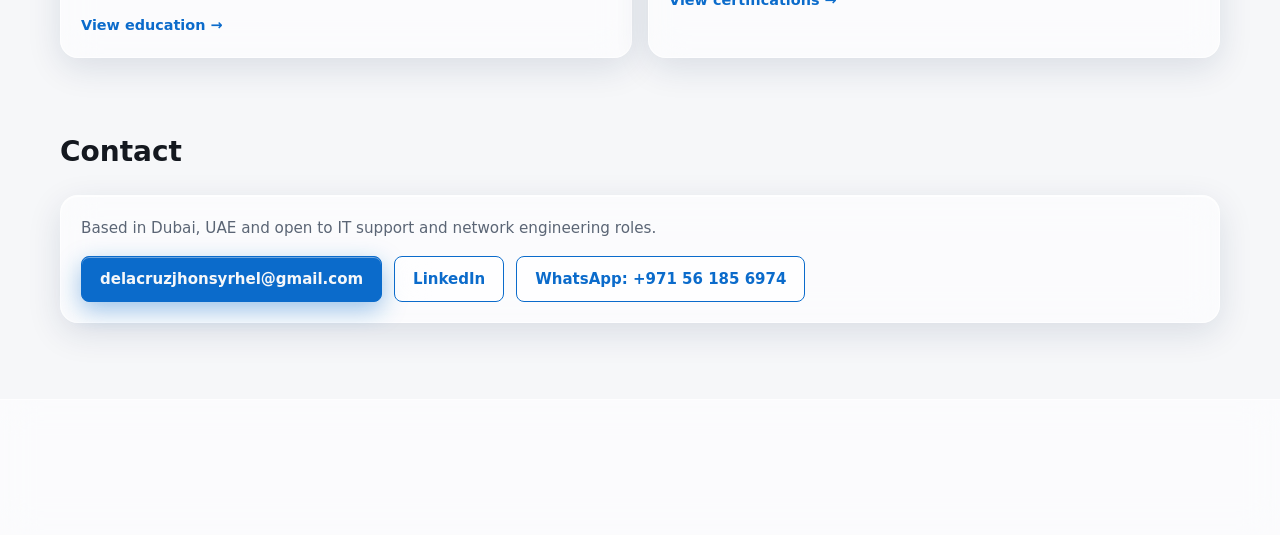
==== commit ddd2cb55: "Update Portfolio" ====
--- a/index.html
+++ b/index.html
@@ -122,7 +122,7 @@
   </div>
   <div class="job">
     <h3>IT Service Engineer</h3>
-    <div class="when">June 2025 – June 2026 · Philippines</div>
+    <div class="when">June 2025 – July 2026 · Philippines</div>
     <ul>
       <li>Diagnosed and resolved hardware and software issues involving smartphones, laptops, desktop computers, printers, and other electronic devices.</li>
       <li>Performed hardware diagnostics, component-level repairs, operating system troubleshooting, software installation, firmware flashing, and device configuration.</li>
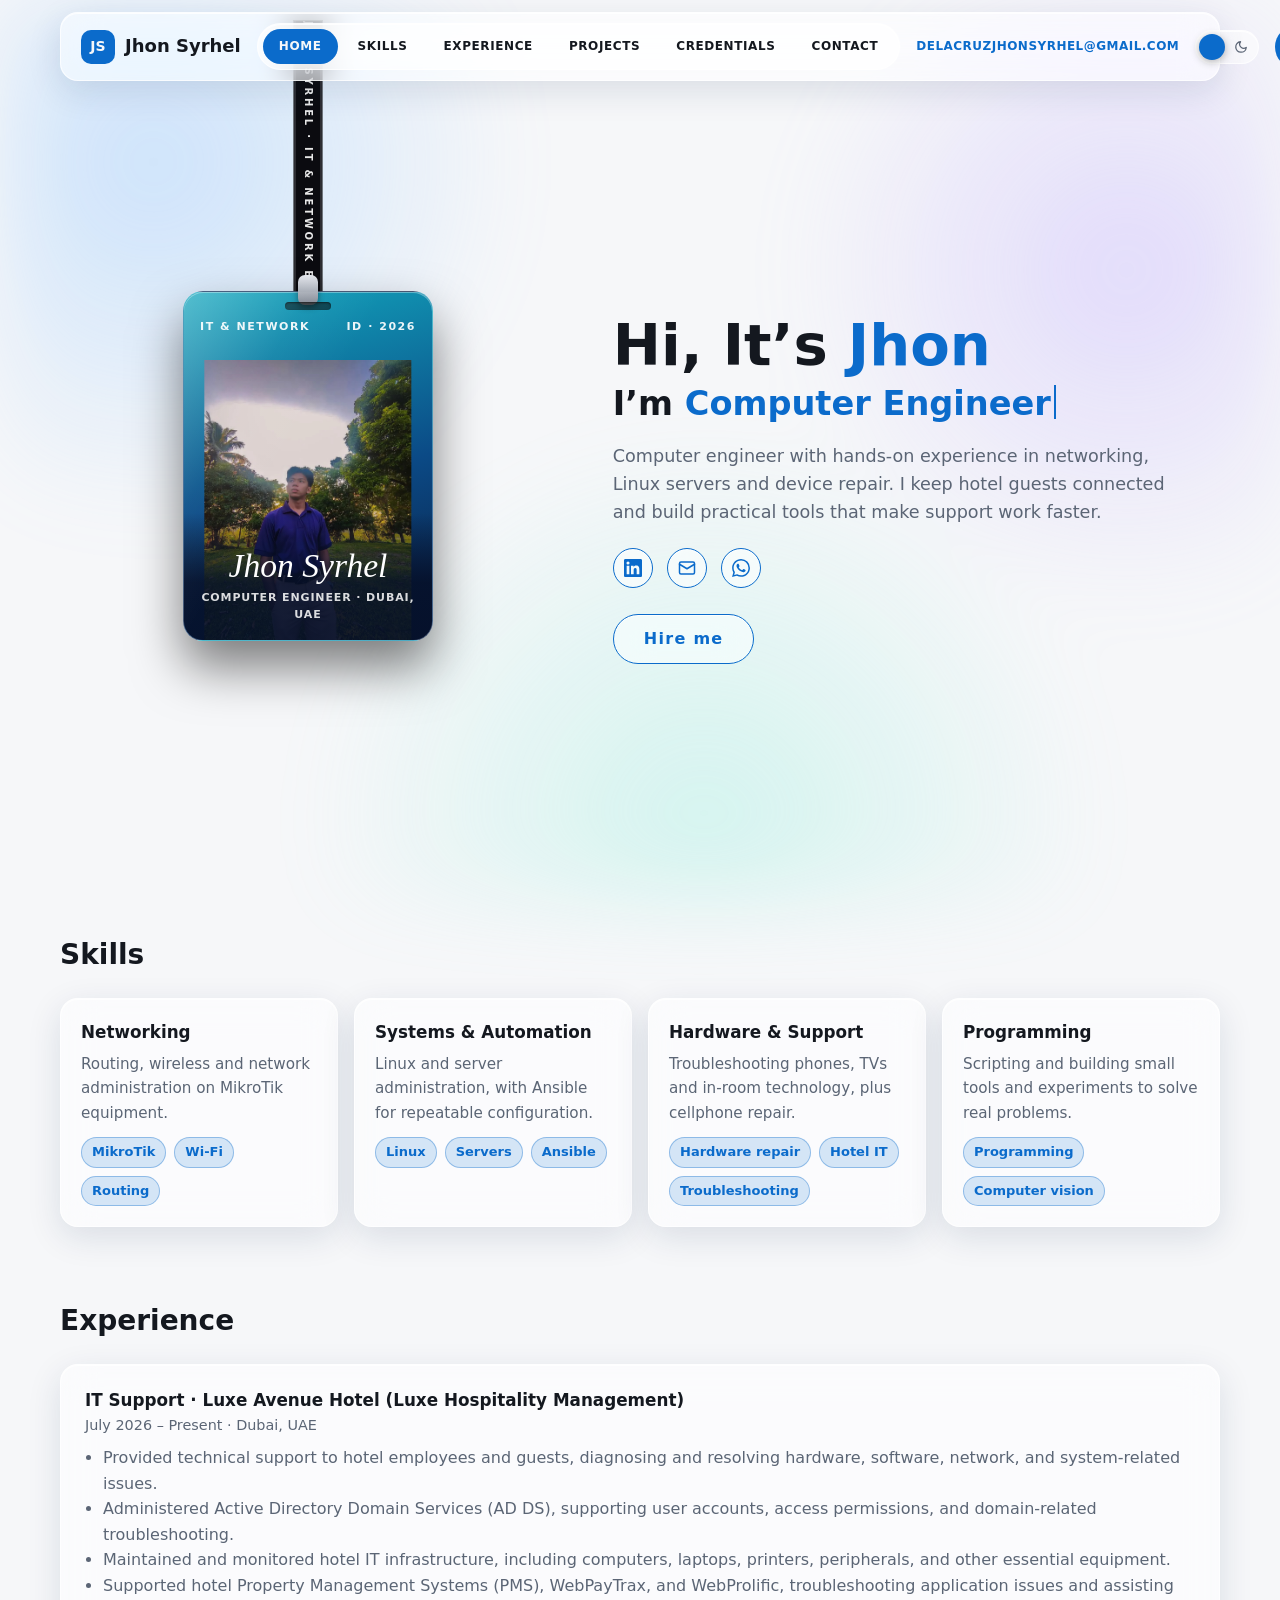
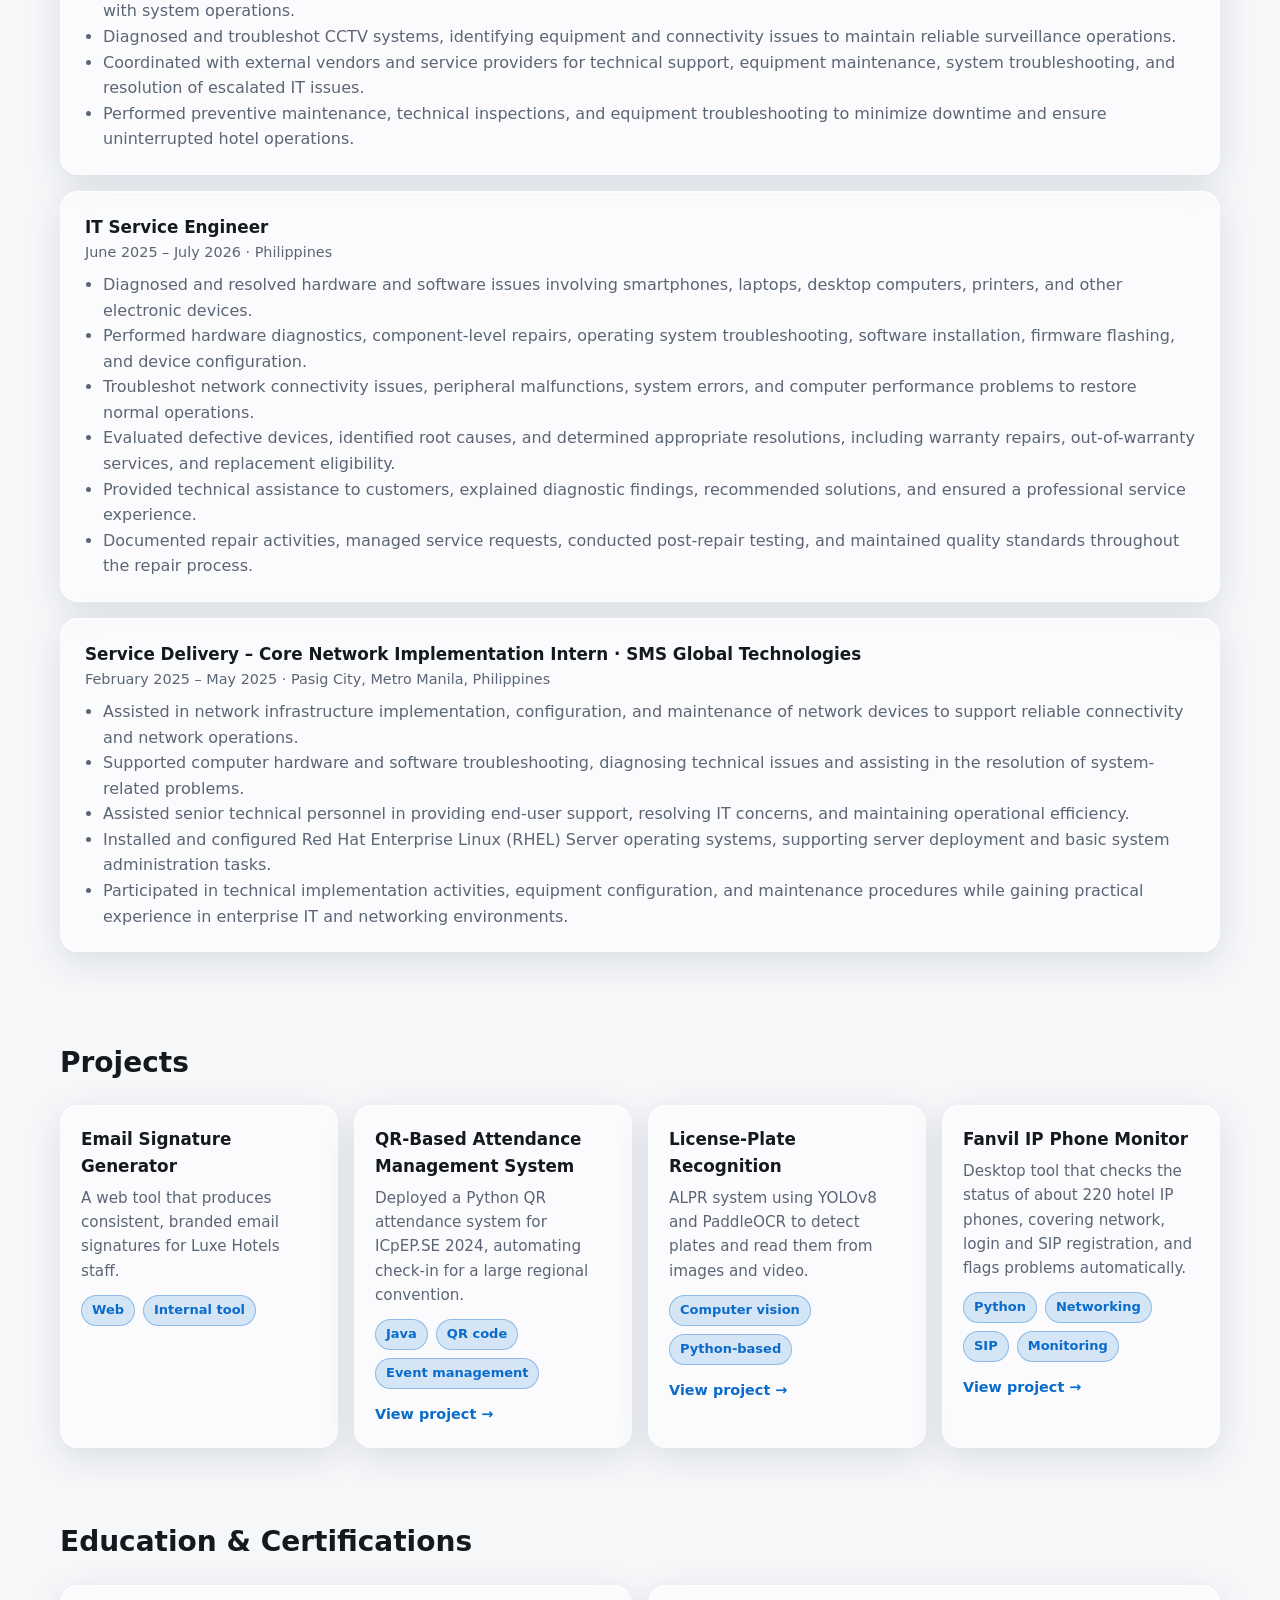
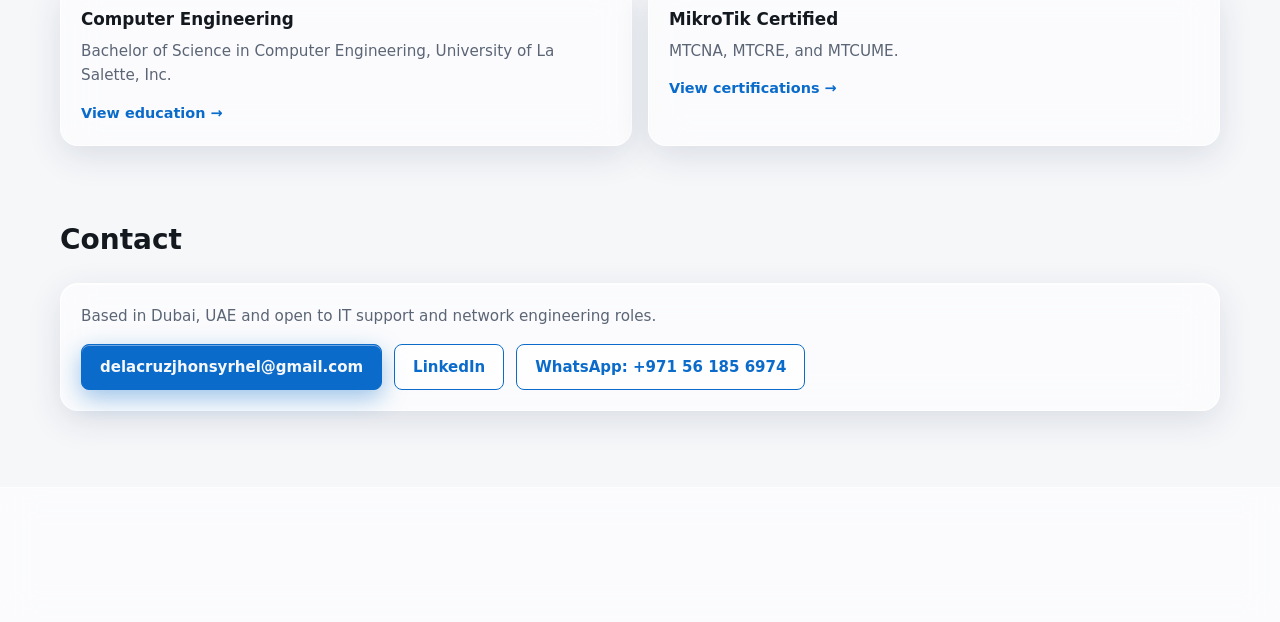
==== commit 94c32ed4: "Update Portfolio" ====
--- a/index.html
+++ b/index.html
@@ -161,6 +161,12 @@
       <div class="chips"><span class="chip">Computer vision</span><span class="chip">Python-based</span></div>
       <span class="card-cta">View project →</span>
     </a>
+    <a class="card card-link" href="fanvil-monitor.html">
+      <h3>Fanvil IP Phone Monitor</h3>
+      <p>Desktop tool that checks the status of about 220 hotel IP phones, covering network, login and SIP registration, and flags problems automatically.</p>
+      <div class="chips"><span class="chip">Python</span><span class="chip">Networking</span><span class="chip">SIP</span><span class="chip">Monitoring</span></div>
+      <span class="card-cta">View project →</span>
+    </a>
   </div>
 </section>
 
--- a/styles.css
+++ b/styles.css
@@ -1119,4 +1119,15 @@
     margin-inline: auto;
   }
   .id-name { font-size: 1.8rem; }
+}
+
+/* full screenshot, uncropped */
+.photo-slot.shot {
+  aspect-ratio: auto;
+  padding: 10px;
+}
+.photo-slot.shot img {
+  height: auto;
+  object-fit: contain;
+  border-radius: 12px;
 }
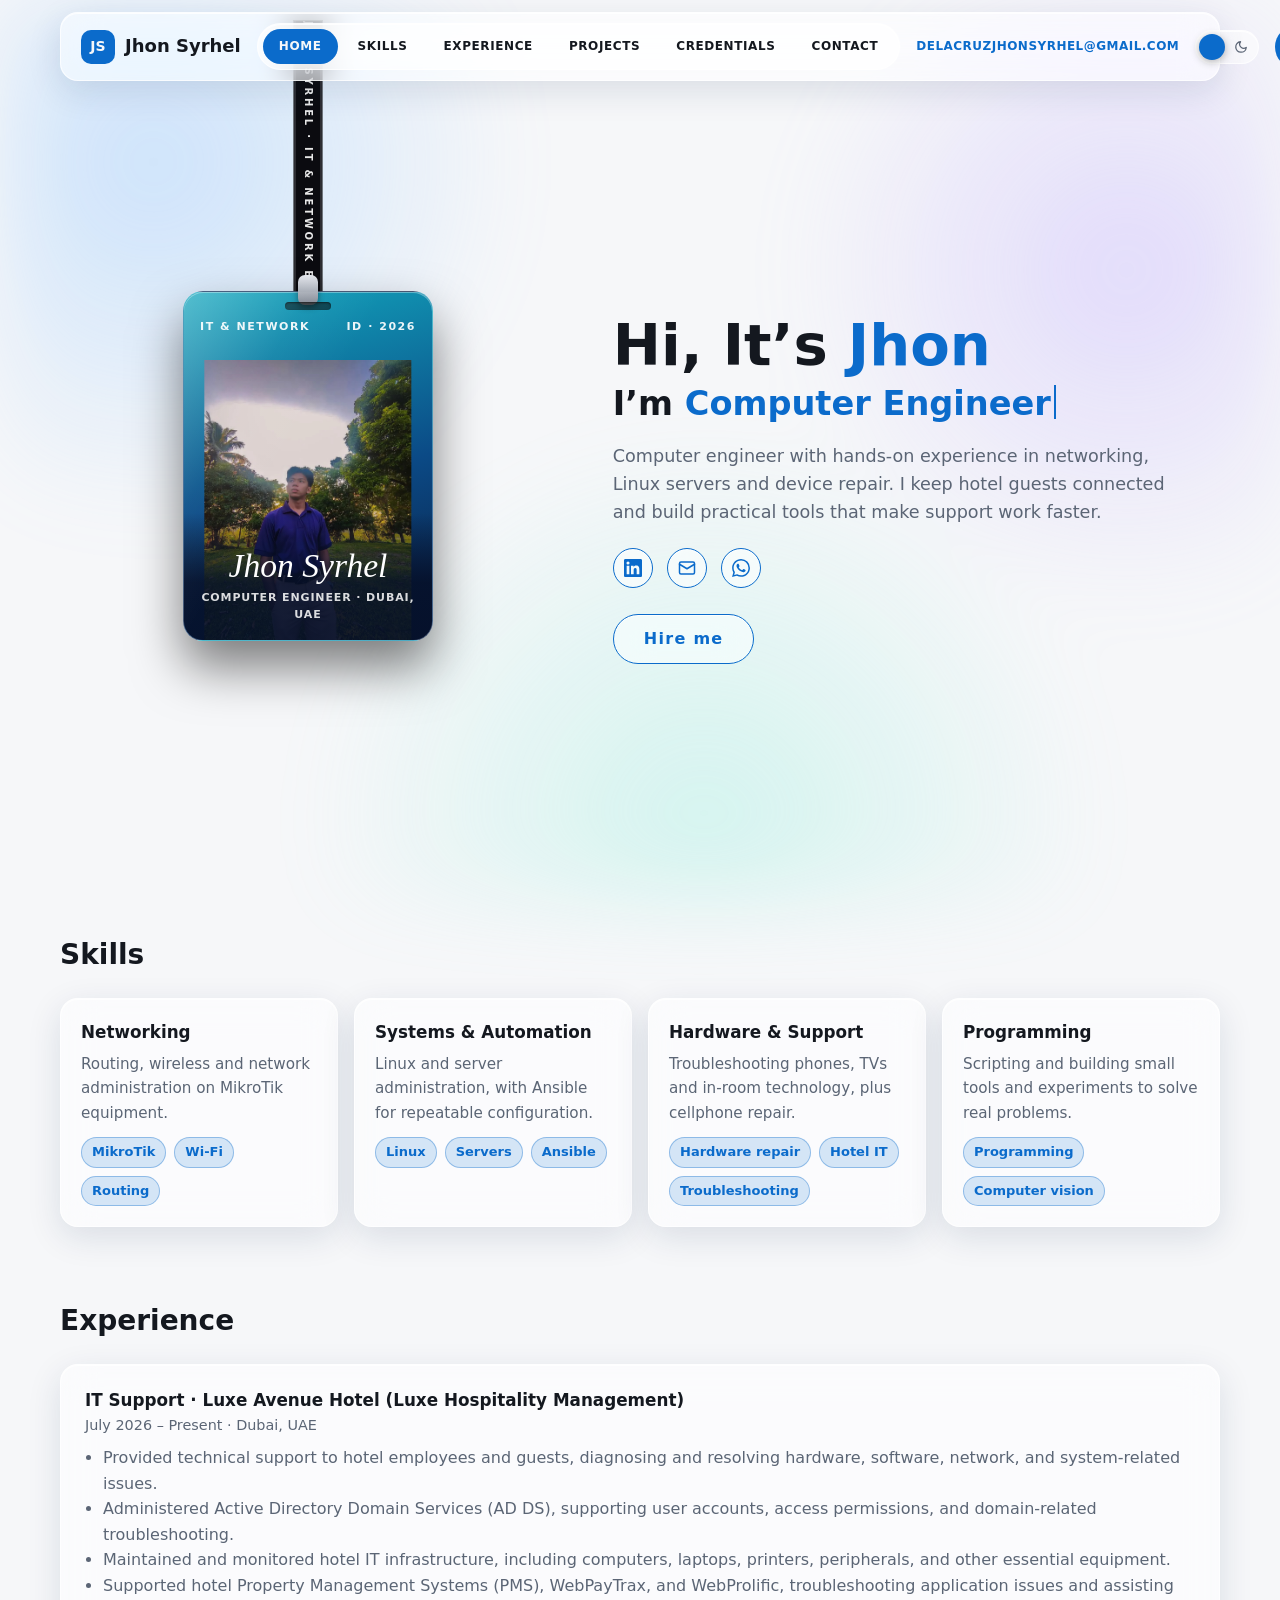
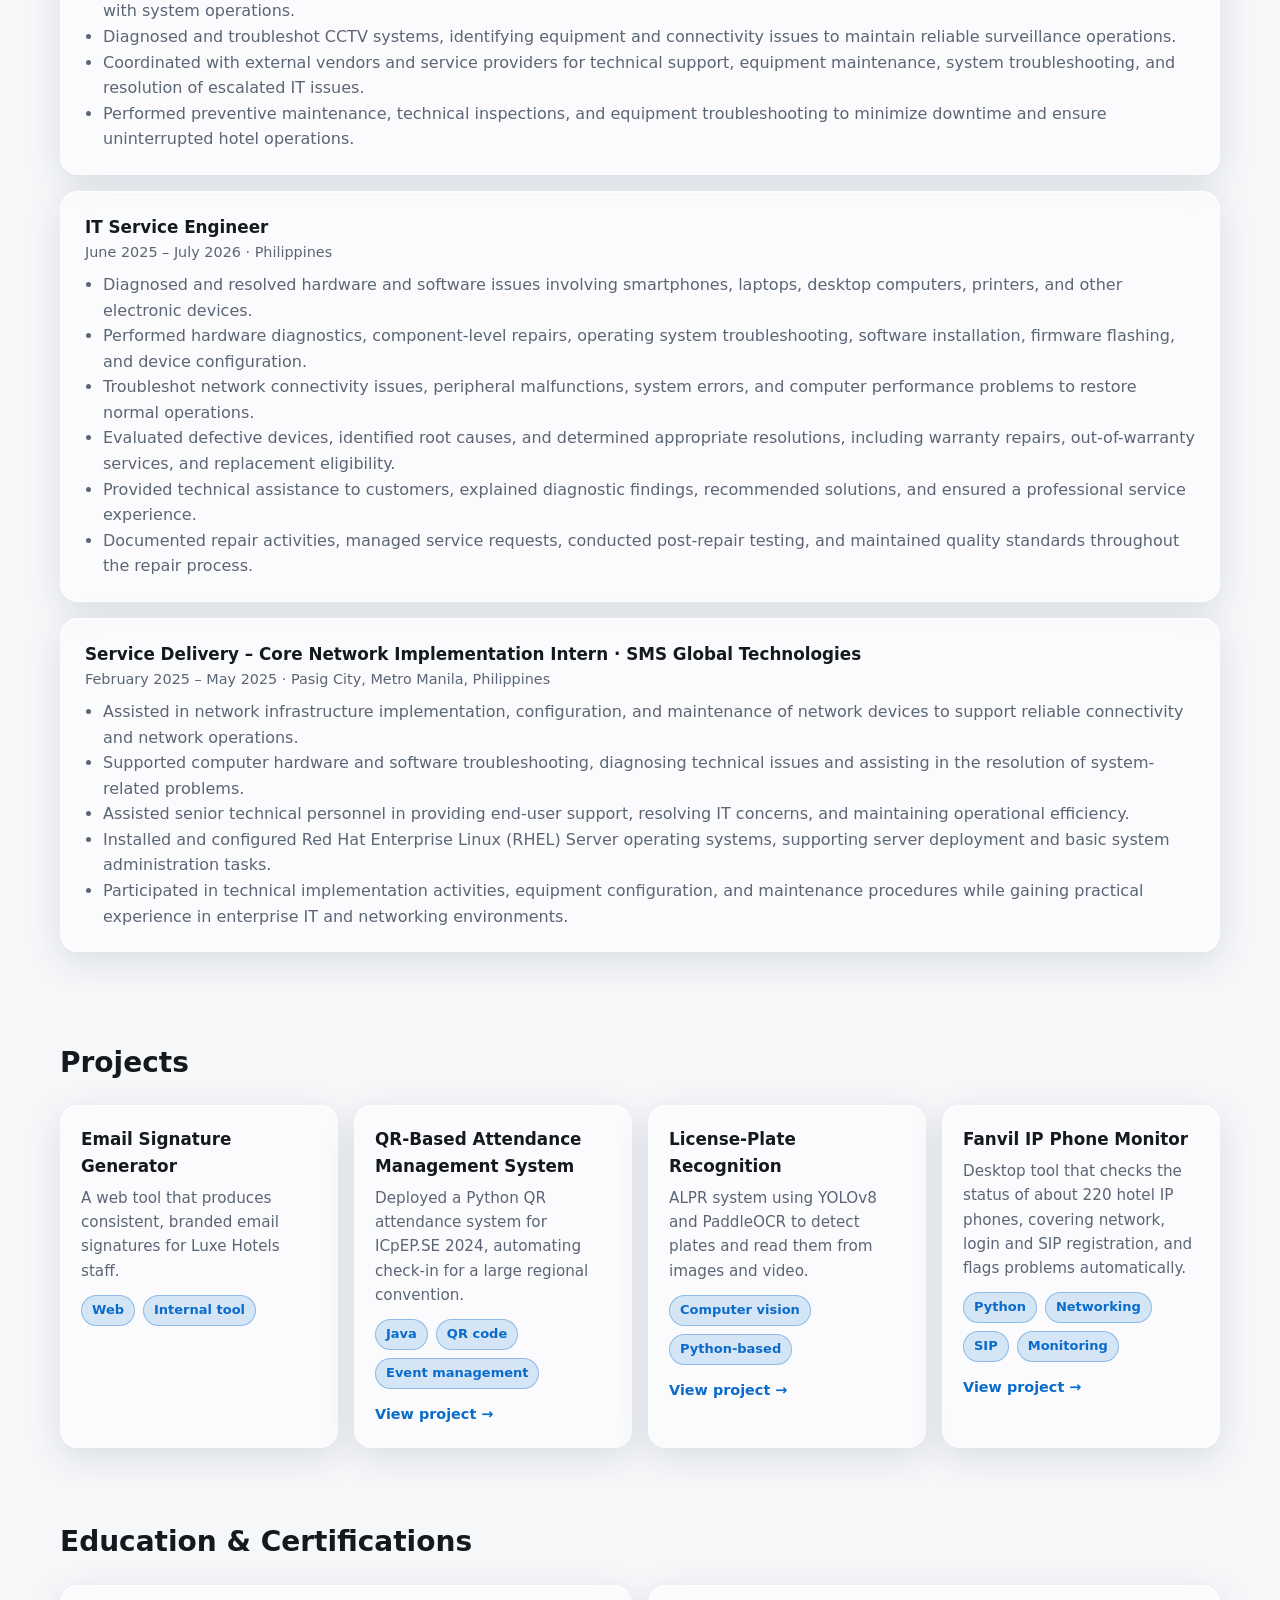
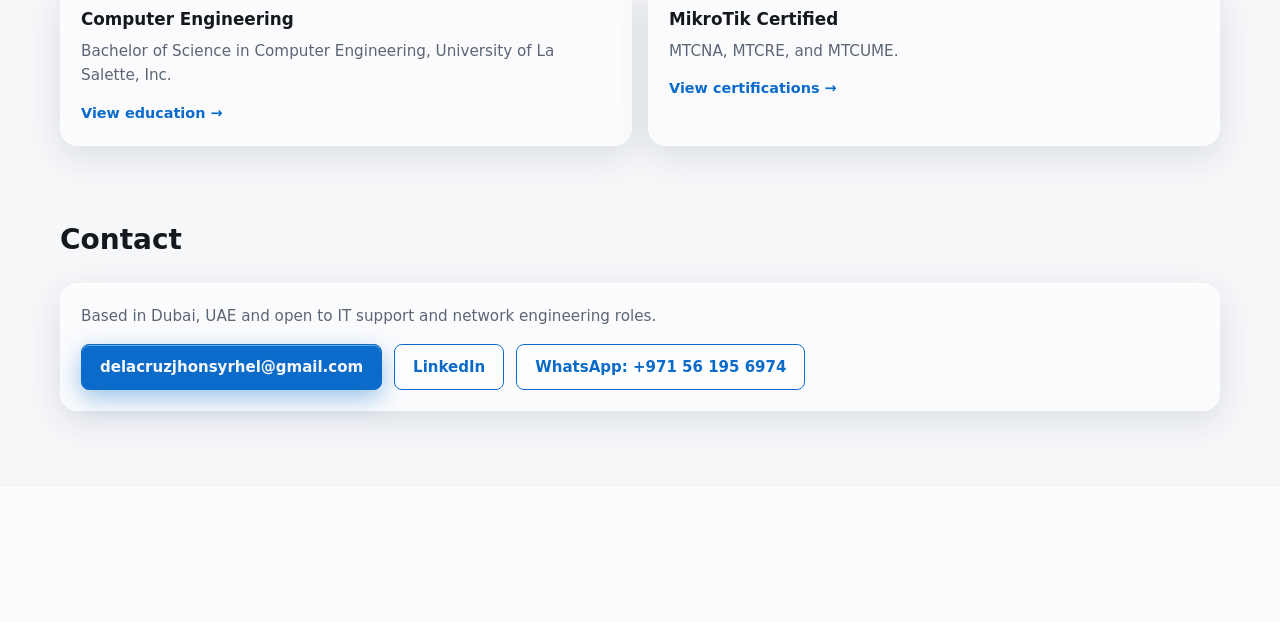
==== commit 6c9a0595: "Update index.html" ====
--- a/index.html
+++ b/index.html
@@ -193,7 +193,7 @@
     <div class="btns">
       <a class="btn p" href="mailto:delacruzjhonsyrhel@gmail.com">delacruzjhonsyrhel@gmail.com</a>
       <a class="btn" href="https://www.linkedin.com/in/jhon-syrhel">LinkedIn</a>
-      <a class="btn" href="https://wa.me/971561856974" target="_blank" rel="noopener noreferrer">WhatsApp: +971 56 185 6974</a>
+      <a class="btn" href="https://wa.me/971561856974" target="_blank" rel="noopener noreferrer">WhatsApp: +971 56 195 6974</a>
     </div>
   </div>
 </section>
@@ -251,4 +251,4 @@
       setTimeout(tick, deleting ? 45 : 90);
     })();
   }
-</script>+</script>
